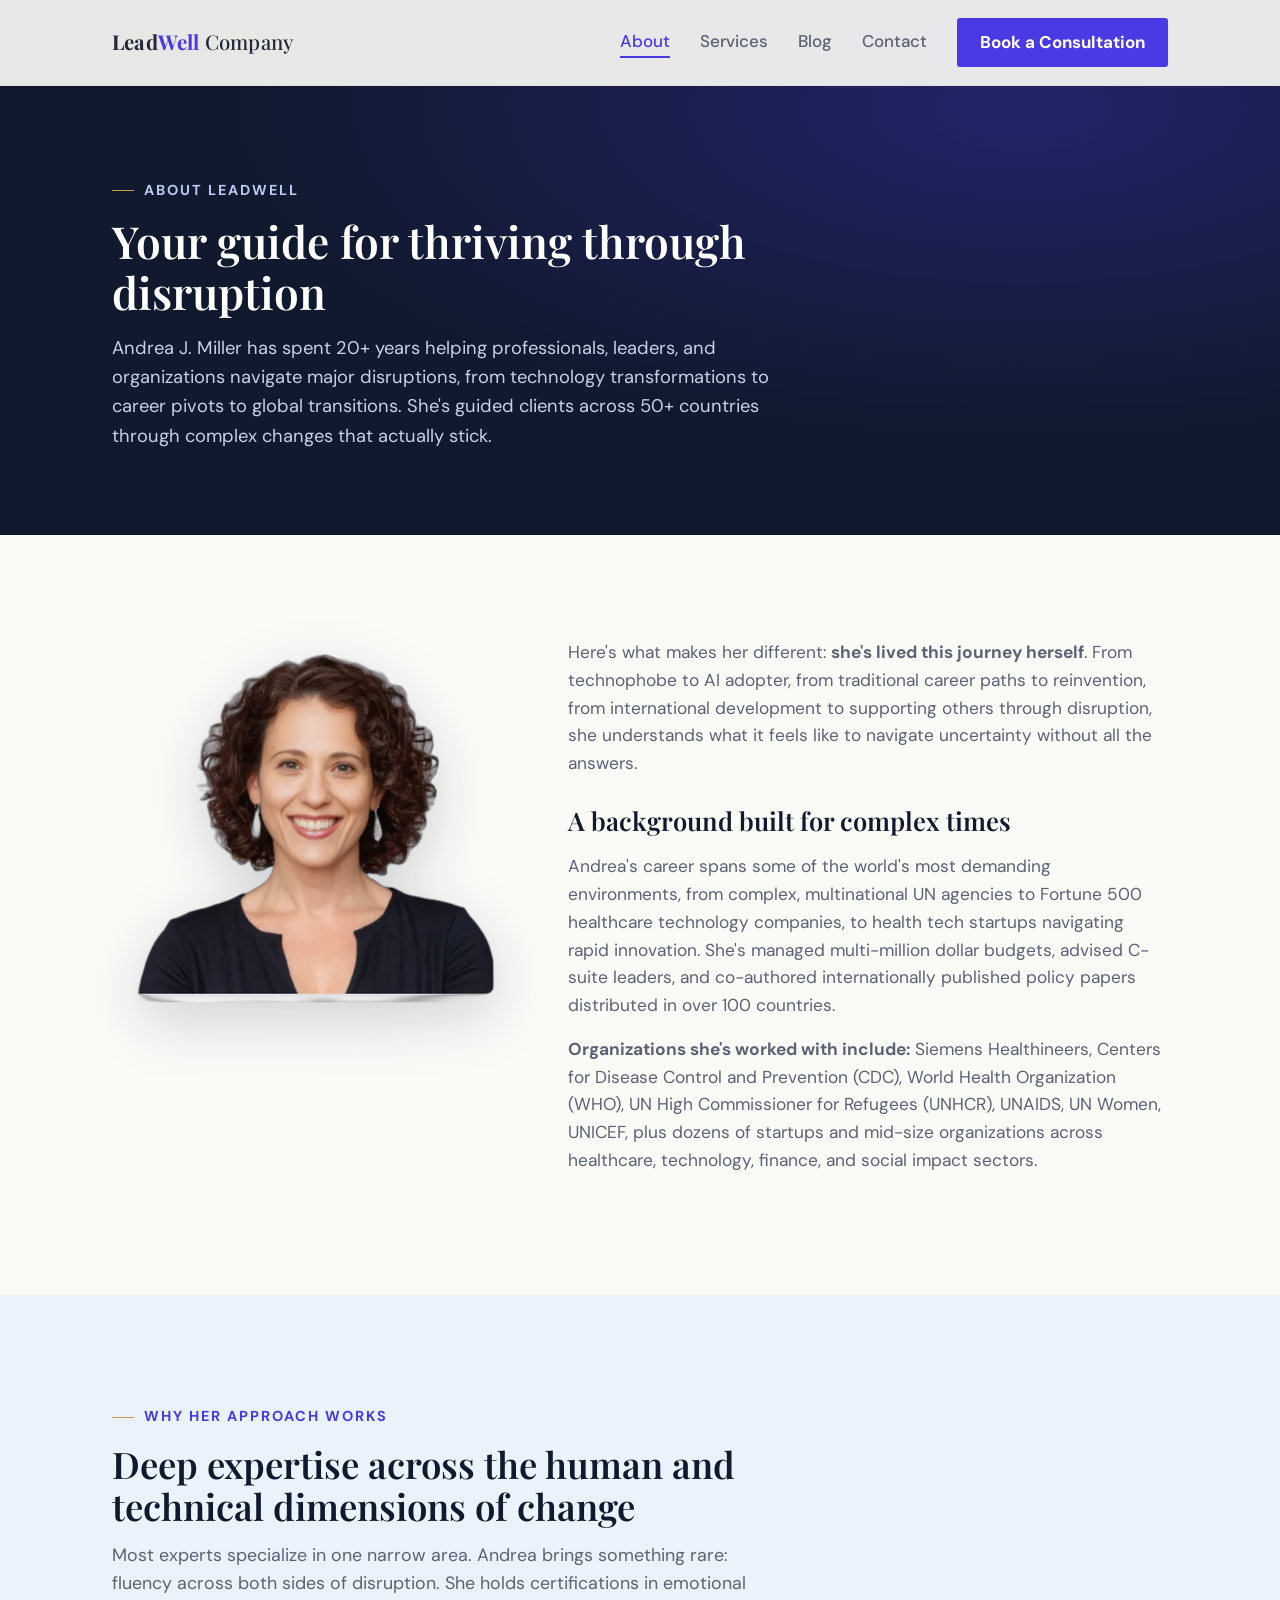
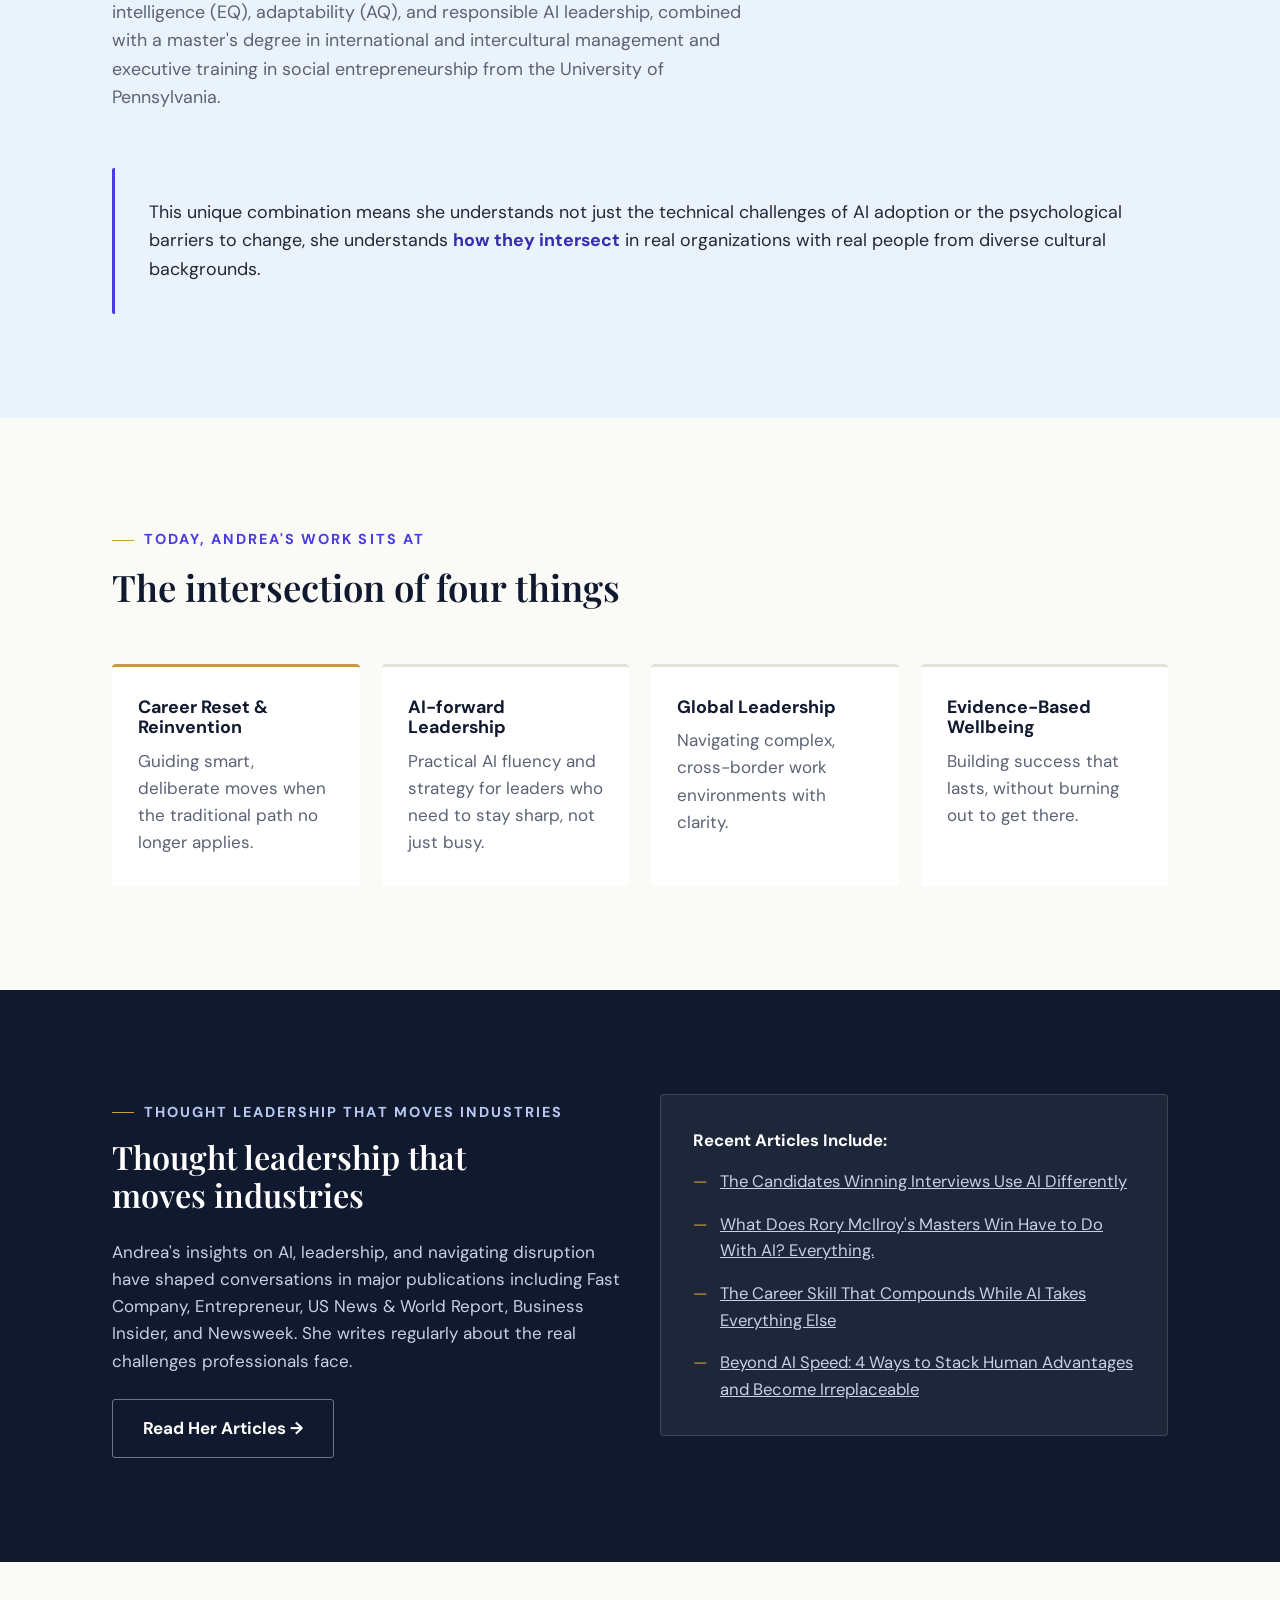
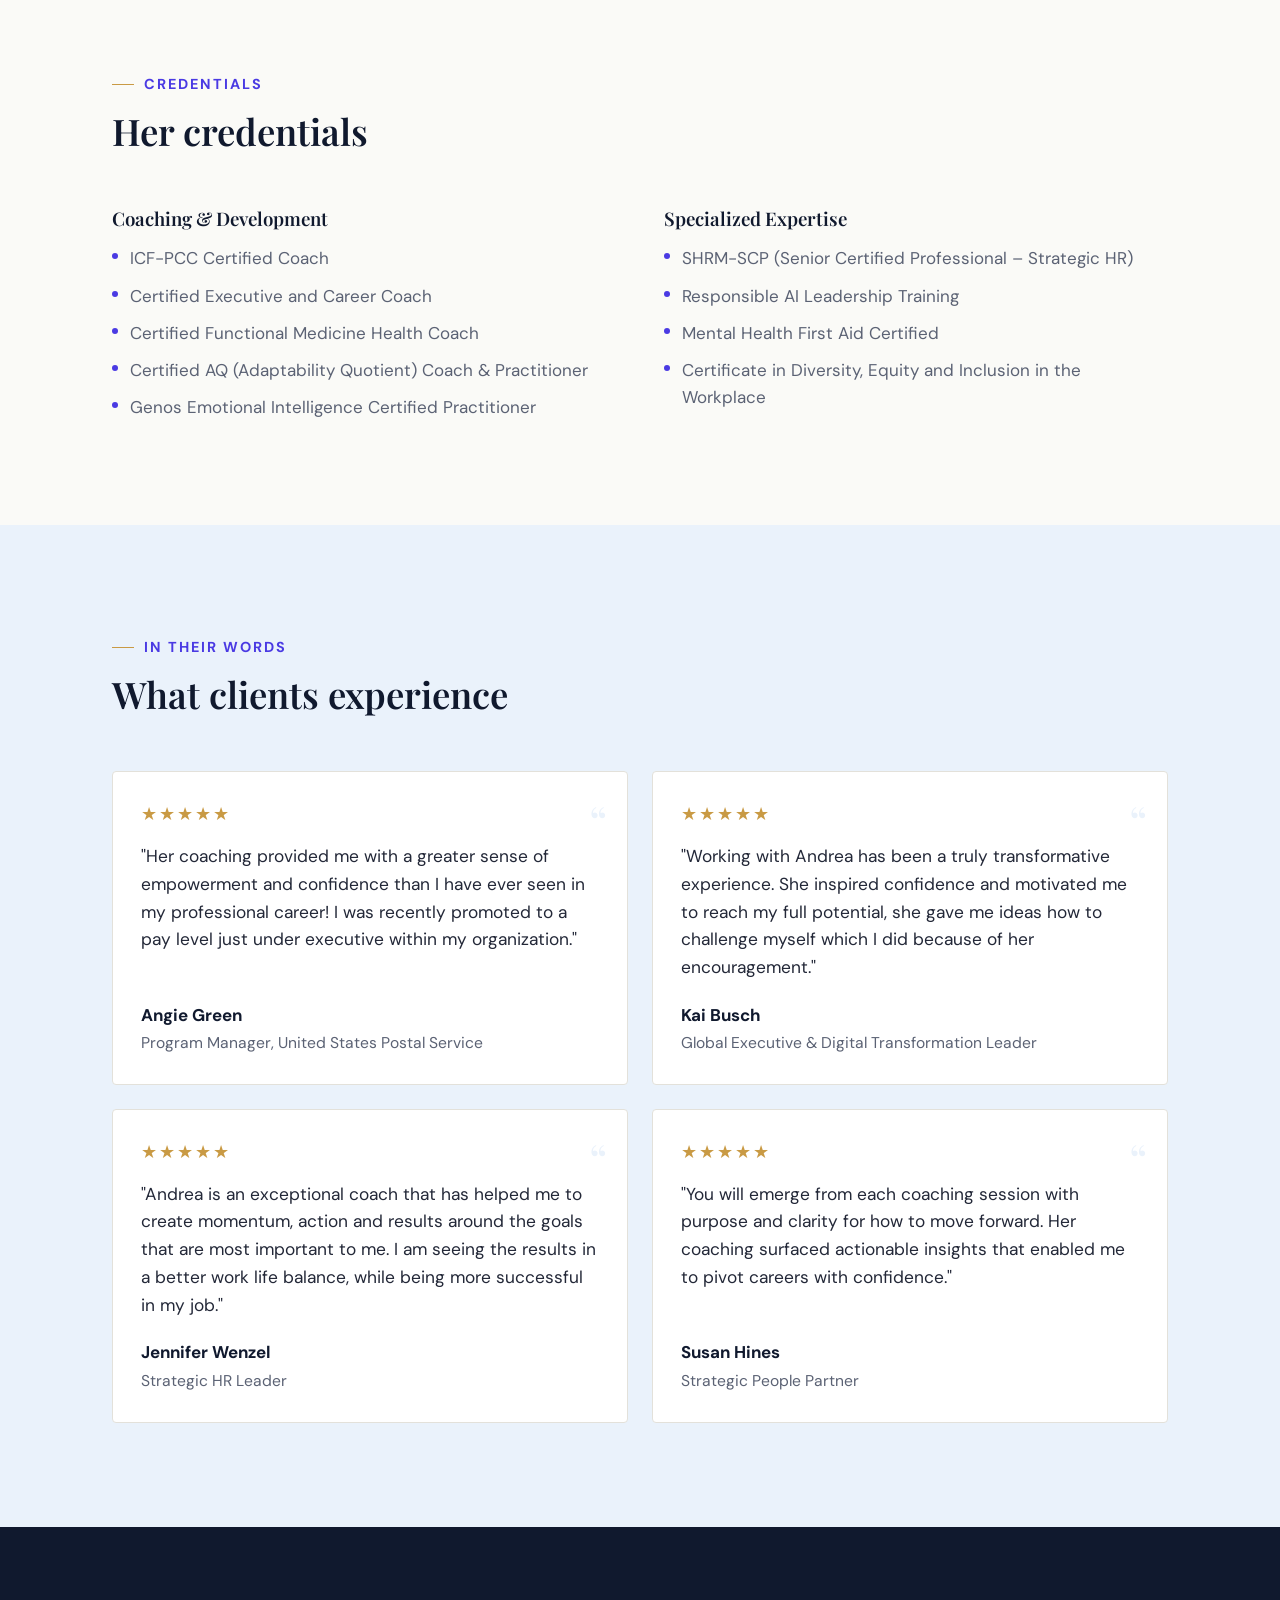
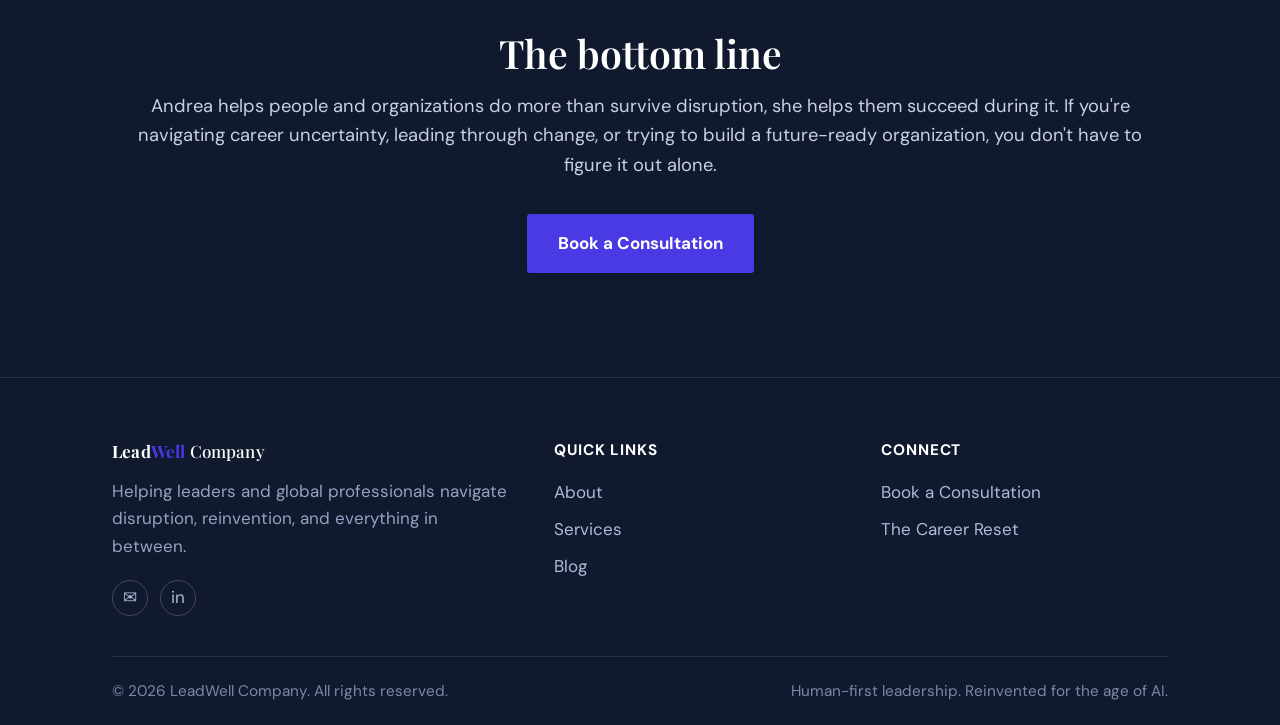
==== about.html @ b398b84b "Initial site" ====
<!DOCTYPE html>
<html lang="en">
<head>
<meta charset="UTF-8">
<meta name="viewport" content="width=device-width, initial-scale=1.0">
<title>About | LeadWell Company</title>
<meta name="description" content="Andrea J. Miller has spent 20+ years helping professionals, leaders, and organizations navigate major disruptions across 50+ countries.">
<link rel="preconnect" href="https://fonts.googleapis.com">
<link href="https://fonts.googleapis.com/css2?family=Playfair+Display:ital,wght@0,500;0,600;0,700;1,500&family=DM+Sans:wght@400;500;700&display=swap" rel="stylesheet">
<link rel="stylesheet" href="assets/style.css">
</head>
<body>
<header class="site-nav">
  <div class="nav-inner">
    <a href="index.html" class="wordmark"><span class="wm-lead">Lead</span><span class="wm-well">Well</span> <span class="wm-company">Company</span></a>
    <nav class="nav-links" id="navLinks">
      <a href="about.html" class="active">About</a>
      <a href="services.html">Services</a>
      <a href="blog.html">Blog</a>
      <a href="contact.html">Contact</a>
      <a href="contact.html" class="btn btn-primary" style="padding:10px 22px;">Book a Consultation</a>
    </nav>
    <button class="nav-toggle" id="navToggle" aria-label="Toggle menu">&#9776;</button>
  </div>
</header>

<main>
  <section class="page-header">
    <div class="wrap reveal">
      <span class="eyebrow">About LeadWell</span>
      <h1>Your guide for thriving through disruption</h1>
      <p>Andrea J. Miller has spent 20+ years helping professionals, leaders, and organizations navigate major disruptions, from technology transformations to career pivots to global transitions. She's guided clients across 50+ countries through complex changes that actually stick.</p>
    </div>
  </section>

  <section>
    <div class="wrap bio-grid">
      <div class="bio-photo reveal">
        <img src="assets/images/bio-headshot.png" alt="Andrea J. Miller">
      </div>
      <div class="bio reveal">
        <p>Here's what makes her different: <strong>she's lived this journey herself</strong>. From technophobe to AI adopter, from traditional career paths to reinvention, from international development to supporting others through disruption, she understands what it feels like to navigate uncertainty without all the answers.</p>
        <h2 style="font-size:1.5rem;margin-top:28px;">A background built for complex times</h2>
        <p>Andrea's career spans some of the world's most demanding environments, from complex, multinational UN agencies to Fortune 500 healthcare technology companies, to health tech startups navigating rapid innovation. She's managed multi-million dollar budgets, advised C-suite leaders, and co-authored internationally published policy papers distributed in over 100 countries.</p>
        <p><strong>Organizations she's worked with include:</strong> Siemens Healthineers, Centers for Disease Control and Prevention (CDC), World Health Organization (WHO), UN High Commissioner for Refugees (UNHCR), UNAIDS, UN Women, UNICEF, plus dozens of startups and mid-size organizations across healthcare, technology, finance, and social impact sectors.</p>
      </div>
    </div>
  </section>

  <section class="pillars">
    <div class="wrap">
      <div class="section-head reveal">
        <span class="eyebrow">Why Her Approach Works</span>
        <h2>Deep expertise across the human and technical dimensions of change</h2>
        <p>Most experts specialize in one narrow area. Andrea brings something rare: fluency across both sides of disruption. She holds certifications in emotional intelligence (EQ), adaptability (AQ), and responsible AI leadership, combined with a master's degree in international and intercultural management and executive training in social entrepreneurship from the University of Pennsylvania.</p>
      </div>
      <div class="truth-box reveal">
        <p>This unique combination means she understands not just the technical challenges of AI adoption or the psychological barriers to change, she understands <strong>how they intersect</strong> in real organizations with real people from diverse cultural backgrounds.</p>
      </div>
    </div>
  </section>

  <section>
    <div class="wrap">
      <div class="section-head reveal">
        <span class="eyebrow">Today, Andrea's Work Sits At</span>
        <h2>The intersection of four things</h2>
      </div>
      <div class="pillars-grid stagger">
        <div class="pillar-card lead reveal"><h3>Career Reset &amp; Reinvention</h3><p>Guiding smart, deliberate moves when the traditional path no longer applies.</p></div>
        <div class="pillar-card reveal"><h3>AI-forward Leadership</h3><p>Practical AI fluency and strategy for leaders who need to stay sharp, not just busy.</p></div>
        <div class="pillar-card reveal"><h3>Global Leadership</h3><p>Navigating complex, cross-border work environments with clarity.</p></div>
        <div class="pillar-card reveal"><h3>Evidence-Based Wellbeing</h3><p>Building success that lasts, without burning out to get there.</p></div>
      </div>
    </div>
  </section>

  <section class="stakes">
    <div class="wrap stakes-grid">
      <div class="reveal">
        <span class="eyebrow" style="color:#B9C9F2;">Thought Leadership That Moves Industries</span>
        <h2>Thought leadership that moves industries</h2>
        <p style="color:#C8D0E4;margin-bottom:24px;max-width:none;">Andrea's insights on AI, leadership, and navigating disruption have shaped conversations in major publications including Fast Company, Entrepreneur, US News &amp; World Report, Business Insider, and Newsweek. She writes regularly about the real challenges professionals face.</p>
        <a href="blog.html" class="btn btn-outline-light">Read Her Articles &rarr;</a>
      </div>
      <div class="benefits-card reveal">
        <p>Recent Articles Include:</p>
        <ul class="stakes-list">
          <li><a href="post-ai-interviews-differently.html" style="color:inherit;">The Candidates Winning Interviews Use AI Differently</a></li>
          <li><a href="post-rory-mcilroy-masters.html" style="color:inherit;">What Does Rory McIlroy's Masters Win Have to Do With AI? Everything.</a></li>
          <li><a href="post-career-skill-compounds.html" style="color:inherit;">The Career Skill That Compounds While AI Takes Everything Else</a></li>
          <li><a href="post-stack-human-advantages.html" style="color:inherit;">Beyond AI Speed: 4 Ways to Stack Human Advantages and Become Irreplaceable</a></li>
        </ul>
      </div>
    </div>
  </section>

  <section>
    <div class="wrap">
      <div class="section-head reveal">
        <span class="eyebrow">Credentials</span>
        <h2>Her credentials</h2>
      </div>
      <div class="cred-columns">
        <div class="cred-block reveal">
          <h3>Coaching &amp; Development</h3>
          <ul>
            <li>ICF-PCC Certified Coach</li>
            <li>Certified Executive and Career Coach</li>
            <li>Certified Functional Medicine Health Coach</li>
            <li>Certified AQ (Adaptability Quotient) Coach &amp; Practitioner</li>
            <li>Genos Emotional Intelligence Certified Practitioner</li>
          </ul>
        </div>
        <div class="cred-block reveal">
          <h3>Specialized Expertise</h3>
          <ul>
            <li>SHRM-SCP (Senior Certified Professional &ndash; Strategic HR)</li>
            <li>Responsible AI Leadership Training</li>
            <li>Mental Health First Aid Certified</li>
            <li>Certificate in Diversity, Equity and Inclusion in the Workplace</li>
          </ul>
        </div>
      </div>
    </div>
  </section>

  <section class="pillars">
    <div class="wrap">
      <div class="section-head reveal">
        <span class="eyebrow">In Their Words</span>
        <h2>What clients experience</h2>
      </div>
      <div class="testi-grid testi-grid-2 stagger">
        <div class="testi-card reveal">
          <div class="stars">&#9733;&#9733;&#9733;&#9733;&#9733;</div>
          <p class="quote">"Her coaching provided me with a greater sense of empowerment and confidence than I have ever seen in my professional career! I was recently promoted to a pay level just under executive within my organization."</p>
          <div class="testi-who"><strong>Angie Green</strong><span>Program Manager, United States Postal Service</span></div>
        </div>
        <div class="testi-card reveal">
          <div class="stars">&#9733;&#9733;&#9733;&#9733;&#9733;</div>
          <p class="quote">"Working with Andrea has been a truly transformative experience. She inspired confidence and motivated me to reach my full potential, she gave me ideas how to challenge myself which I did because of her encouragement."</p>
          <div class="testi-who"><strong>Kai Busch</strong><span>Global Executive &amp; Digital Transformation Leader</span></div>
        </div>
        <div class="testi-card reveal">
          <div class="stars">&#9733;&#9733;&#9733;&#9733;&#9733;</div>
          <p class="quote">"Andrea is an exceptional coach that has helped me to create momentum, action and results around the goals that are most important to me. I am seeing the results in a better work life balance, while being more successful in my job."</p>
          <div class="testi-who"><strong>Jennifer Wenzel</strong><span>Strategic HR Leader</span></div>
        </div>
        <div class="testi-card reveal">
          <div class="stars">&#9733;&#9733;&#9733;&#9733;&#9733;</div>
          <p class="quote">"You will emerge from each coaching session with purpose and clarity for how to move forward. Her coaching surfaced actionable insights that enabled me to pivot careers with confidence."</p>
          <div class="testi-who"><strong>Susan Hines</strong><span>Strategic People Partner</span></div>
        </div>
      </div>
    </div>
  </section>

  <section class="final-cta">
    <div class="wrap reveal">
      <h2>The bottom line</h2>
      <p>Andrea helps people and organizations do more than survive disruption, she helps them succeed during it. If you're navigating career uncertainty, leading through change, or trying to build a future-ready organization, you don't have to figure it out alone.</p>
      <a href="contact.html" class="btn btn-primary">Book a Consultation</a>
    </div>
  </section>
</main>
<footer>
  <div class="wrap">
    <div class="footer-grid">
      <div>
        <a href="index.html" class="wordmark"><span class="wm-lead">Lead</span><span class="wm-well">Well</span> <span class="wm-company">Company</span></a>
        <p>Helping leaders and global professionals navigate disruption, reinvention, and everything in between.</p>
        <div class="footer-icons" style="margin-top:20px;">
          <a href="mailto:andrea@leadwellcompany.com" aria-label="Email">&#9993;</a>
          <a href="https://www.linkedin.com/in/andreajmiller" aria-label="LinkedIn" target="_blank" rel="noopener">in</a>
        </div>
      </div>
      <div>
        <h4>Quick Links</h4>
        <ul>
          <li><a href="about.html">About</a></li>
          <li><a href="services.html">Services</a></li>
          <li><a href="blog.html">Blog</a></li>
        </ul>
      </div>
      <div>
        <h4>Connect</h4>
        <ul>
          <li><a href="contact.html">Book a Consultation</a></li>
          <li><a href="https://careerreset.substack.com/" target="_blank" rel="noopener">The Career Reset</a></li>
        </ul>
      </div>
    </div>
    <div class="footer-bottom">
      <span>&copy; 2026 LeadWell Company. All rights reserved.</span>
      <span>Human-first leadership. Reinvented for the age of AI.</span>
    </div>
  </div>
</footer>

<script src="assets/script.js" defer></script>
</body>
</html>
---- assets/style.css ----
:root{
  font-size:17px;
    --navy:#10192E;
    --navy-soft:#1B2740;
    --indigo:#4A3AE3;
    --indigo-deep:#372CB0;
    --icy:#EAF2FB;
    --paper:#FAFAF7;
    --ink:#232838;
    --ink-muted:#5B6274;
    --gold:#C99A44;
    --line:#E3E1DA;
    --white:#FFFFFF;
    --font-display:'Playfair Display', serif;
    --font-body:'DM Sans', sans-serif;
    --maxw:1120px;
  }
  *{margin:0;padding:0;box-sizing:border-box;}
  html{scroll-behavior:smooth;}
  body{font-family:var(--font-body);background:var(--paper);color:var(--ink);line-height:1.6;font-size:1rem;}
  img{max-width:100%;display:block;}
  a{color:inherit;}
  .wrap{max-width:var(--maxw);margin:0 auto;padding:0 32px;}
  section{padding:104px 0;}
  h1,h2,h3{font-family:var(--font-display);font-weight:600;line-height:1.15;color:var(--navy);}
  .eyebrow{font-family:var(--font-body);font-weight:700;font-size:0.85rem;letter-spacing:0.14em;text-transform:uppercase;color:var(--indigo);margin-bottom:14px;display:inline-flex;align-items:center;gap:10px;}
  .eyebrow::before{content:"";width:22px;height:1px;background:var(--gold);display:inline-block;}
  .section-head{max-width:640px;margin-bottom:56px;}
  .section-head h2{font-size:2.15rem;margin-bottom:14px;}
  .section-head p{color:var(--ink-muted);font-size:1.05rem;}
  .btn{display:inline-flex;align-items:center;gap:8px;font-family:var(--font-body);font-weight:700;font-size:1rem;padding:15px 30px;border-radius:3px;text-decoration:none;cursor:pointer;border:1.5px solid transparent;transition:transform .18s cubic-bezier(.2,.8,.2,1), background .18s ease, color .18s ease, border-color .18s ease, box-shadow .25s ease;will-change:transform;}
  .btn:hover{box-shadow:0 10px 26px -8px rgba(74,58,227,0.55);}
  .btn-outline-light:hover{box-shadow:0 10px 26px -10px rgba(0,0,0,0.35);}
  .btn-primary{background:var(--indigo);color:var(--white);}
  .btn-primary:hover{background:var(--indigo-deep);}
  .btn-outline-light{border-color:rgba(255,255,255,0.4);color:var(--white);}
  .btn-outline-light:hover{border-color:var(--white);background:rgba(255,255,255,0.08);}
  .btn-outline-dark{border-color:rgba(16,25,46,0.25);color:var(--navy);}
  .btn-outline-dark:hover{border-color:var(--navy);background:rgba(16,25,46,0.05);}
  :focus-visible{outline:2px solid var(--gold);outline-offset:3px;}

  /* NAV */
  header.site-nav{position:fixed;top:0;left:0;right:0;z-index:1000;background:rgba(250,250,247,0.92);backdrop-filter:blur(10px);border-bottom:1px solid var(--line);transition:box-shadow .3s ease, padding .3s ease;}
  header.site-nav.scrolled{box-shadow:0 6px 30px rgba(16,25,46,0.09);}
  header.site-nav.scrolled .nav-inner{padding-top:12px;padding-bottom:12px;}
  .nav-inner{max-width:var(--maxw);margin:0 auto;padding:18px 32px;display:flex;align-items:center;justify-content:space-between;transition:padding .3s ease;}
  .wordmark{font-family:var(--font-display);font-weight:700;font-size:1.2rem;color:var(--navy);text-decoration:none;letter-spacing:0.01em;}
  .nav-links{display:flex;align-items:center;gap:30px;}
  .nav-links a:not(.btn){font-size:1rem;font-weight:500;color:var(--ink-muted);text-decoration:none;position:relative;padding-bottom:3px;}
  .nav-links a:not(.btn)::after{content:"";position:absolute;left:0;bottom:0;width:0;height:1.5px;background:var(--indigo);transition:width .25s ease;}
  .nav-links a:not(.btn):hover{color:var(--indigo);}
  .nav-links a:not(.btn):hover::after{width:100%;}
  .nav-toggle{display:none;background:none;border:0;font-size:1.4rem;cursor:pointer;color:var(--navy);}
  @media (max-width:860px){
    .nav-links{position:fixed;top:64px;left:0;right:0;background:var(--paper);flex-direction:column;align-items:flex-start;padding:22px 32px 30px;gap:18px;border-bottom:1px solid var(--line);transform:translateY(-130%);transition:transform .28s ease;}
    .nav-links.open{transform:translateY(0);}
    .nav-toggle{display:block;}
  }

  /* HERO */
  .hero{background:var(--navy);position:relative;overflow:hidden;padding:172px 0 0;}
  .hero::before{content:"";position:absolute;inset:0;background:radial-gradient(ellipse at 78% 18%, rgba(74,58,227,0.35), transparent 55%);pointer-events:none;}
  .hero-blob{position:absolute;border-radius:50%;filter:blur(70px);pointer-events:none;opacity:0.55;}
  .hero-blob-a{width:420px;height:420px;background:radial-gradient(circle, rgba(74,58,227,0.55), transparent 70%);top:-120px;right:-60px;animation:drift-a 16s ease-in-out infinite;}
  .hero-blob-b{width:320px;height:320px;background:radial-gradient(circle, rgba(201,154,68,0.35), transparent 70%);bottom:-80px;left:10%;animation:drift-b 20s ease-in-out infinite;}
  @keyframes drift-a{0%,100%{transform:translate(0,0) scale(1);}50%{transform:translate(-36px,26px) scale(1.12);}}
  @keyframes drift-b{0%,100%{transform:translate(0,0) scale(1);}50%{transform:translate(28px,-22px) scale(1.08);}}
  .hero-spotlight{position:absolute;inset:0;pointer-events:none;background:radial-gradient(340px circle at var(--mx,50%) var(--my,20%), rgba(74,58,227,0.28), transparent 72%);mix-blend-mode:screen;transition:background .05s linear;}
  .hero-grid{max-width:var(--maxw);margin:0 auto;padding:0 32px;display:grid;grid-template-columns:1.05fr 0.85fr;gap:40px;align-items:end;position:relative;}
  .hero-copy{padding-bottom:80px;}
  .hero .eyebrow{color:#B9C9F2;}
  .hero .eyebrow::before{background:var(--gold);}
  .hero h1{color:var(--white);font-size:3.15rem;max-width:9.5em;margin-bottom:22px;}
  .hero-sub{color:#C8D0E4;font-size:1.12rem;max-width:34em;margin-bottom:28px;}
  .hero-sub strong{color:var(--white);font-weight:600;}
  .waypoint{margin:28px 0 46px;}
  .waypoint svg{display:block;width:100%;max-width:520px;height:60px;overflow:visible;}
  .waypoint path{stroke:var(--gold);stroke-width:2;stroke-linejoin:miter;stroke-linecap:round;fill:none;stroke-dasharray:1;stroke-dashoffset:1;animation:draw 1.8s ease forwards .4s;}
  .waypoint circle{fill:var(--gold);opacity:0;animation:fadein .4s ease forwards;}
  .waypoint circle:nth-of-type(1){animation-delay:.4s;}
  .waypoint circle:nth-of-type(2){animation-delay:.93s;}
  .waypoint circle:nth-of-type(3){animation-delay:1.47s;}
  .waypoint circle:nth-of-type(4){animation-delay:2s;}
  @keyframes draw{to{stroke-dashoffset:0;}}
  @keyframes fadein{to{opacity:1;}}
  .hero-ctas{display:flex;gap:14px;flex-wrap:wrap;}
  .hero-photo{position:relative;z-index:1;}
  .hero-photo-frame{position:relative;}
  .hero-photo img{width:100%;height:auto;display:block;filter:drop-shadow(0 26px 32px rgba(0,0,0,0.4));}
  @media (max-width:880px){
    .hero-grid{grid-template-columns:1fr;}
    .hero-photo{max-width:320px;margin:0 auto;}
    .hero h1{font-size:2.3rem;}
    .hero-copy{padding-bottom:48px;}
  }

  /* TRUST BADGES MARQUEE */
  .trust{background:var(--icy);overflow:hidden;padding:28px 0;}
  .marquee-track{display:flex;width:max-content;gap:60px;align-items:center;animation:marquee 26s linear infinite;}
  .trust:hover .marquee-track{animation-play-state:paused;}
  @keyframes marquee{from{transform:translateX(0);}to{transform:translateX(-50%);}}
  .trust span{color:var(--ink-muted);font-size:0.92rem;font-weight:600;letter-spacing:0.04em;text-transform:uppercase;white-space:nowrap;display:inline-flex;align-items:center;gap:10px;}
  .trust span::before{content:"";width:5px;height:5px;border-radius:50%;background:var(--indigo);}
  .trust-logo{height:34px;width:auto;display:block;flex-shrink:0;}

  /* CHALLENGE */
  .challenge-grid{display:grid;grid-template-columns:repeat(4,1fr);gap:28px;}
  .pain-card{padding:18px;margin:-18px;border-radius:6px;transition:transform .3s ease, box-shadow .3s ease, background .3s ease;}
  .pain-card:hover{transform:translateY(-4px);box-shadow:0 18px 40px -22px rgba(16,25,46,0.35);background:var(--white);}
  .pain-mark{width:22px;height:2px;background:var(--gold);margin-bottom:16px;}
  .pain-card h3{font-size:1.05rem;margin-bottom:10px;color:var(--navy);}
  .pain-card p{color:var(--ink-muted);font-size:1rem;}
  .truth-box{margin-top:52px;background:var(--icy);border-left:3px solid var(--indigo);padding:30px 34px;border-radius:2px;}
  .truth-box p{font-size:1.05rem;color:var(--ink);}
  .truth-box strong{color:var(--indigo-deep);}
  @media (max-width:880px){.challenge-grid{grid-template-columns:1fr 1fr;}}
  @media (max-width:560px){.challenge-grid{grid-template-columns:1fr;}}

  /* WHAT HAPPENS */
  .stakes{background:var(--navy);color:var(--white);}
  .stakes-grid{display:grid;grid-template-columns:1fr 1fr;gap:40px;}
  .stakes h2{color:var(--white);font-size:1.9rem;margin-bottom:26px;max-width:11em;}
  .stakes-list{list-style:none;display:flex;flex-direction:column;gap:16px;}
  .stakes-list li{display:flex;gap:12px;color:#C8D0E4;font-size:0.98rem;}
  .stakes-list li::before{content:"—";color:var(--gold);flex-shrink:0;}
  .benefits-card{background:rgba(255,255,255,0.06);border:1px solid rgba(255,255,255,0.14);padding:32px;border-radius:4px;align-self:start;}
  .benefits-card p:first-child{font-weight:700;margin-bottom:14px;color:var(--white);}
  .benefits-card p{color:#C8D0E4;font-size:0.98rem;}
  @media (max-width:880px){.stakes-grid{grid-template-columns:1fr;}}

  /* BIO */
  .bio-grid{display:grid;grid-template-columns:0.8fr 1.2fr;gap:56px;align-items:start;}
  .bio-photo img{filter:drop-shadow(0 18px 28px rgba(16,25,46,0.18));}
  .bio h2{font-size:2rem;margin-bottom:18px;}
  .bio p{color:var(--ink-muted);margin-bottom:16px;font-size:1.02rem;}
  .cred-list{list-style:none;margin:26px 0 30px;display:flex;flex-direction:column;gap:12px;}
  .cred-list li{display:flex;gap:12px;font-size:0.95rem;color:var(--ink);}
  .cred-list li::before{content:"";width:16px;height:16px;border-radius:50%;background:var(--indigo);flex-shrink:0;margin-top:3px;}
  @media (max-width:880px){.bio-grid{grid-template-columns:1fr;}.bio-photo{max-width:280px;}}

  /* PILLARS */
  .pillars{background:var(--icy);}
  .pillars-grid{display:grid;grid-template-columns:repeat(4,1fr);gap:22px;}
  .pillar-card{background:var(--white);padding:30px 26px;border-radius:4px;border-top:3px solid var(--line);transition:transform .3s ease, box-shadow .3s ease, border-color .3s ease;}
  .pillar-card:hover{transform:translateY(-5px);box-shadow:0 20px 44px -24px rgba(16,25,46,0.3);border-top-color:var(--indigo);}
  .pillar-card.lead{border-top-color:var(--gold);}
  .pillar-card.lead:hover{border-top-color:var(--gold);}
  .pillar-card h3{font-size:1.05rem;margin-bottom:10px;font-family:var(--font-body);font-weight:700;color:var(--navy);}
  .pillar-card p{color:var(--ink-muted);font-size:1rem;}
  @media (max-width:880px){.pillars-grid{grid-template-columns:1fr 1fr;}}
  @media (max-width:560px){.pillars-grid{grid-template-columns:1fr;}}

  /* PATH */
  .path-list{display:flex;flex-direction:column;gap:0;position:relative;margin-left:6px;}
  .path-step{display:grid;grid-template-columns:44px 1fr;gap:24px;padding-bottom:52px;position:relative;}
  .path-step:last-child{padding-bottom:0;}
  .path-node{width:44px;height:44px;border-radius:50%;background:var(--navy);color:var(--gold);font-family:var(--font-display);font-weight:700;display:flex;align-items:center;justify-content:center;font-size:1.1rem;position:relative;z-index:1;}
  .path-step:not(:last-child)::before{content:"";position:absolute;left:21px;top:44px;bottom:0;width:1.5px;background:var(--line);}
  .path-step h3{font-size:1.2rem;margin-bottom:10px;}
  .path-step p{color:var(--ink-muted);margin-bottom:10px;}
  .path-note{font-style:italic;color:var(--indigo-deep);font-size:0.94rem;}

  /* SERVICES */
  .services{background:var(--icy);}
  .services-grid{display:grid;grid-template-columns:repeat(4,1fr);gap:22px;margin-bottom:44px;}
  .service-card{background:var(--white);padding:30px 26px;border-radius:4px;transition:transform .3s ease, box-shadow .3s ease;}
  .service-card:hover{transform:translateY(-5px);box-shadow:0 20px 44px -24px rgba(16,25,46,0.3);}
  .service-card h3{font-size:1.08rem;margin-bottom:10px;color:var(--navy);}
  .service-card p{color:var(--ink-muted);font-size:1rem;}
  .services-cta{text-align:center;}
  @media (max-width:880px){.services-grid{grid-template-columns:1fr 1fr;}}
  @media (max-width:560px){.services-grid{grid-template-columns:1fr;}}

  /* CAREER RESET BRIDGE */
  .bridge{background:var(--white);}
  .bridge-box{background:var(--navy);border-radius:6px;padding:56px;display:grid;grid-template-columns:1.3fr 0.7fr;gap:40px;align-items:center;}
  .bridge-box .eyebrow{color:#B9C9F2;}
  .bridge-box h2{color:var(--white);font-size:1.85rem;margin-bottom:16px;}
  .bridge-box p{color:#C8D0E4;font-size:1rem;}
  .bridge-cta{text-align:right;}
  @media (max-width:760px){.bridge-box{grid-template-columns:1fr;padding:40px 28px;}.bridge-cta{text-align:left;}}

  /* TESTIMONIALS */
  .testi-grid{display:grid;grid-template-columns:repeat(3,1fr);gap:24px;}
  .testi-card{background:var(--white);border:1px solid var(--line);padding:28px;border-radius:4px;display:flex;flex-direction:column;position:relative;transition:transform .3s ease, box-shadow .3s ease, border-color .3s ease;}
  .testi-card:hover{transform:translateY(-5px);box-shadow:0 20px 44px -24px rgba(16,25,46,0.3);border-color:transparent;}
  .testi-card::before{content:"\201C";position:absolute;top:14px;right:20px;font-family:var(--font-display);font-size:2.6rem;color:var(--icy);z-index:0;}
  .testi-card .quote{position:relative;z-index:1;}
  .stars{color:var(--gold);letter-spacing:2px;margin-bottom:14px;font-size:1.05rem;}
  .testi-card p.quote{color:var(--ink);font-size:1.02rem;margin-bottom:20px;flex-grow:1;}
  .testi-who strong{display:block;font-size:1rem;color:var(--navy);}
  .testi-who span{font-size:0.92rem;color:var(--ink-muted);}
  @media (max-width:880px){.testi-grid{grid-template-columns:1fr;}}

  /* FINAL CTA */
  .final-cta{background:var(--navy);text-align:center;}
  .final-cta h2{color:var(--white);font-size:2.3rem;margin-bottom:16px;}
  .final-cta p{color:#C8D0E4;font-size:1.08rem;margin-bottom:34px;}

  /* FOOTER */
  footer{background:var(--navy);border-top:1px solid rgba(255,255,255,0.1);padding-top:60px;}
  .footer-grid{display:grid;grid-template-columns:1.4fr 1fr 1fr;gap:40px;padding-bottom:40px;}
  .footer-grid .wordmark{color:var(--white);}
  .footer-grid p{color:#96A2C2;font-size:1rem;margin-top:12px;max-width:26em;}
  .footer-grid h4{color:var(--white);font-size:0.9rem;letter-spacing:0.06em;text-transform:uppercase;margin-bottom:16px;}
  .footer-grid ul{list-style:none;display:flex;flex-direction:column;gap:10px;}
  .footer-grid a{color:#AEBBDA;text-decoration:none;font-size:1rem;}
  .footer-grid a:hover{color:var(--white);}
  .footer-icons{display:flex;gap:12px;margin-top:4px;}
  .footer-icons a{width:36px;height:36px;border:1px solid rgba(255,255,255,0.2);border-radius:50%;display:flex;align-items:center;justify-content:center;}
  .footer-bottom{border-top:1px solid rgba(255,255,255,0.1);padding:22px 0;display:flex;justify-content:space-between;flex-wrap:wrap;gap:10px;color:#7C88A8;font-size:0.9rem;}
  @media (max-width:760px){.footer-grid{grid-template-columns:1fr;}}

  /* SCROLL REVEAL */
  .reveal{opacity:0;transform:translateY(18px);transition:opacity .6s ease, transform .6s ease;}
  .reveal.in{opacity:1;transform:translateY(0);}
  @media (prefers-reduced-motion: reduce){
    .reveal{opacity:1;transform:none;transition:none;}
    .waypoint path,.waypoint circle{animation:none;stroke-dashoffset:0;opacity:1;}
    .hero-blob-a,.hero-blob-b{animation:none;}
    .marquee-track{animation:none;}
    .hero-spotlight{display:none;}
  }

/* PAGE HEADER (interior pages) */
.page-header{background:var(--navy);position:relative;overflow:hidden;padding:172px 0 84px;}
.page-header::before{content:"";position:absolute;inset:0;background:radial-gradient(ellipse at 80% 20%, rgba(74,58,227,0.32), transparent 55%);pointer-events:none;}
.page-header .wrap{position:relative;}
.page-header .eyebrow{color:#B9C9F2;}
.page-header .eyebrow::before{background:var(--gold);}
.page-header h1{color:var(--white);font-size:2.6rem;max-width:15em;margin-bottom:16px;}
.page-header p{color:#C8D0E4;font-size:1.08rem;max-width:38em;}

/* JOURNEY (About page) */
.journey-item{display:grid;grid-template-columns:140px 1fr;gap:32px;padding:32px 0;border-bottom:1px solid var(--line);}
.journey-item:last-child{border-bottom:none;}
.journey-years{font-family:var(--font-display);color:var(--indigo);font-weight:600;font-size:1rem;padding-top:2px;}
.journey-item h3{font-size:1.15rem;margin-bottom:6px;}
.journey-role{color:var(--gold);font-weight:700;font-size:0.88rem;text-transform:uppercase;letter-spacing:0.05em;margin-bottom:10px;display:block;}
.journey-item p{color:var(--ink-muted);font-size:1.02rem;margin-bottom:8px;}
.journey-item ul{margin:10px 0 0;padding-left:18px;color:var(--ink-muted);font-size:1rem;}
.journey-item li{margin-bottom:6px;}
@media (max-width:700px){.journey-item{grid-template-columns:1fr;gap:8px;}}

/* CREDENTIAL COLUMNS (About page) */
.cred-columns{display:grid;grid-template-columns:1fr 1fr;gap:48px;}
.cred-block h3{font-size:1.1rem;margin-bottom:16px;}
.cred-block ul{list-style:none;display:flex;flex-direction:column;gap:10px;}
.cred-block li{font-size:1rem;color:var(--ink-muted);padding-left:18px;position:relative;}
.cred-block li::before{content:"";position:absolute;left:0;top:8px;width:6px;height:6px;border-radius:50%;background:var(--indigo);}
@media (max-width:700px){.cred-columns{grid-template-columns:1fr;}}

/* SERVICE DETAIL BLOCKS (Services page) */
.service-block{padding:44px 0;border-bottom:1px solid var(--line);display:grid;grid-template-columns:1fr 1.6fr;gap:40px;}
.service-block:last-child{border-bottom:none;}
.service-block h3{font-size:1.5rem;margin-bottom:8px;}
.service-tag{color:var(--gold);text-transform:uppercase;letter-spacing:0.06em;font-size:0.88rem;font-weight:700;}
.service-block p{color:var(--ink-muted);margin-bottom:14px;}
.service-block ul{color:var(--ink-muted);font-size:1rem;padding-left:18px;margin-bottom:14px;}
.service-block li{margin-bottom:6px;}
.framework-steps{display:flex;flex-wrap:wrap;gap:10px;margin-top:16px;}
.framework-step{background:var(--icy);color:var(--indigo-deep);font-size:0.9rem;font-weight:600;padding:8px 16px;border-radius:20px;}
@media (max-width:760px){.service-block{grid-template-columns:1fr;}}

/* CONTACT PAGE */
.contact-grid{display:grid;grid-template-columns:1fr 1fr;gap:56px;align-items:start;}
.contact-form{display:flex;flex-direction:column;gap:18px;}
.form-group{display:flex;flex-direction:column;gap:8px;}
.form-group label{font-size:0.95rem;font-weight:600;color:var(--navy);}
.form-group input,.form-group select,.form-group textarea{font-family:var(--font-body);font-size:1rem;padding:13px 16px;border:1.5px solid var(--line);border-radius:4px;background:var(--white);color:var(--ink);transition:border-color .2s ease;width:100%;}
.form-group input:focus,.form-group select:focus,.form-group textarea:focus{outline:none;border-color:var(--indigo);}
.form-group textarea{resize:vertical;min-height:120px;font-family:var(--font-body);}
.form-note{font-size:0.92rem;color:var(--ink-muted);}
.contact-info{background:var(--icy);padding:36px;border-radius:6px;}
.contact-info h3{font-size:1.1rem;margin-bottom:18px;}
.contact-info-item{display:flex;flex-direction:column;gap:4px;margin-bottom:22px;}
.contact-info-item:last-child{margin-bottom:0;}
.contact-info-item span:first-child{font-size:0.88rem;text-transform:uppercase;letter-spacing:0.05em;color:var(--ink-muted);font-weight:600;}
.contact-info-item a,.contact-info-item span.value{font-size:1rem;color:var(--navy);text-decoration:none;}
.contact-info-item a:hover{color:var(--indigo);}
@media (max-width:800px){.contact-grid{grid-template-columns:1fr;}}

/* BLOG PAGE */
.blog-grid{display:grid;grid-template-columns:repeat(3,1fr);gap:28px;}
.blog-card{background:var(--white);border:1px solid var(--line);border-radius:4px;overflow:hidden;display:flex;flex-direction:column;transition:transform .3s ease, box-shadow .3s ease;}
.blog-card:hover{transform:translateY(-5px);box-shadow:0 20px 44px -24px rgba(16,25,46,0.3);}
.blog-card-tag{display:inline-block;background:var(--icy);color:var(--indigo-deep);font-size:0.85rem;font-weight:700;text-transform:uppercase;letter-spacing:0.04em;padding:5px 12px;border-radius:20px;margin:20px 20px 0;align-self:flex-start;}
.blog-card h3{font-size:1.1rem;padding:14px 20px 0;line-height:1.3;}
.blog-card p{color:var(--ink-muted);font-size:1rem;padding:10px 20px 20px;flex-grow:1;}
.blog-card a.read-more{padding:0 20px 22px;font-size:0.98rem;font-weight:700;color:var(--indigo);text-decoration:none;display:block;}
.blog-cta-box{background:var(--navy);border-radius:6px;padding:48px;text-align:center;margin-top:60px;}
.blog-cta-box h3{color:var(--white);font-size:1.5rem;margin-bottom:12px;}
.blog-cta-box p{color:#C8D0E4;margin-bottom:24px;}
@media (max-width:880px){.blog-grid{grid-template-columns:1fr 1fr;}}
@media (max-width:560px){.blog-grid{grid-template-columns:1fr;}}

/* NAV ACTIVE STATE */
.nav-links a.active:not(.btn){color:var(--indigo);}
.nav-links a.active:not(.btn)::after{width:100%;}

/* 2-up testimonial grid variant (About page) */
.testi-grid-2{grid-template-columns:1fr 1fr;}
@media (max-width:700px){.testi-grid-2{grid-template-columns:1fr;}}

/* BLOG CARD VISUAL (abstract, on-brand header instead of stock photos) */
.blog-card-visual{height:150px;position:relative;overflow:hidden;background:linear-gradient(135deg, var(--navy), var(--indigo-deep));}
.blog-card-visual::before{content:"";position:absolute;inset:0;background:radial-gradient(circle at 30% 30%, rgba(255,255,255,0.14), transparent 60%);}
.blog-card-visual::after{content:"";position:absolute;width:10px;height:10px;border-radius:50%;background:var(--gold);bottom:18px;right:22px;box-shadow:-22px -6px 0 0 rgba(255,255,255,0.5), -44px 4px 0 0 rgba(255,255,255,0.25);}
.blog-card:nth-child(2n) .blog-card-visual{background:linear-gradient(135deg, var(--indigo), var(--navy-soft));}
.blog-card:nth-child(3n) .blog-card-visual{background:linear-gradient(135deg, var(--navy-soft), var(--indigo-deep));}
.blog-card-meta{padding:16px 20px 0;font-size:0.88rem;color:var(--ink-muted);display:flex;align-items:center;gap:6px;}

/* SERVICE ROWS (real alternating photo/text layout) */
.service-row{display:grid;grid-template-columns:1fr 1fr;gap:48px;align-items:center;padding:56px 0;border-bottom:1px solid var(--line);}
.service-row:last-child{border-bottom:none;}
.service-row.reverse .service-photo{order:2;}
.service-row img{border-radius:6px;width:100%;height:auto;display:block;}
.service-copy .service-tag{color:var(--indigo);font-weight:600;font-size:1.02rem;display:block;margin-bottom:8px;}
.service-copy h3{font-size:1.7rem;margin-bottom:12px;}
.service-copy > p{color:var(--ink-muted);margin-bottom:18px;}
.service-copy ul{list-style:none;display:flex;flex-direction:column;gap:10px;margin:0 0 26px;}
.service-copy li{display:flex;gap:10px;color:var(--ink-muted);font-size:1.02rem;}
.service-copy li::before{content:"";width:6px;height:6px;border-radius:50%;background:var(--gold);flex-shrink:0;margin-top:8px;}
@media (max-width:800px){
  .service-row{grid-template-columns:1fr;padding:36px 0;}
  .service-row.reverse .service-photo{order:0;}
}

/* CONTACT PAGE (real layout: photo + talk panel) */
.contact-hero-grid{display:grid;grid-template-columns:1fr 1fr;gap:48px;align-items:start;}
.contact-photo img{border-radius:6px;filter:drop-shadow(0 20px 30px rgba(16,25,46,0.2));}
.talk-panel{background:var(--navy);border-radius:6px;padding:44px;position:relative;overflow:hidden;}
.talk-panel::before{content:"";position:absolute;inset:0;background:radial-gradient(ellipse at 85% 10%, rgba(74,58,227,0.3), transparent 55%);pointer-events:none;}
.talk-panel > *{position:relative;}
.talk-panel h1{color:var(--white);font-size:2.2rem;margin-bottom:8px;}
.talk-panel .subhead{color:#C8D0E4;font-style:italic;font-size:1.05rem;margin-bottom:24px;}
.talk-checklist{list-style:none;display:flex;flex-direction:column;gap:12px;margin-bottom:26px;}
.talk-checklist li{display:flex;gap:10px;color:#C8D0E4;font-style:italic;font-size:1.05rem;}
.talk-checklist li::before{content:"\2713";color:var(--gold);font-weight:700;flex-shrink:0;}
.talk-panel .talk-note{color:var(--white);font-weight:600;font-size:1.08rem;margin-bottom:28px;line-height:1.5;}
.talk-panel .form-group label{color:#C8D0E4;}
.talk-panel .form-group input,.talk-panel .form-group textarea{background:rgba(255,255,255,0.08);border-color:rgba(255,255,255,0.2);color:var(--white);}
.talk-panel .form-group input::placeholder,.talk-panel .form-group textarea::placeholder{color:#8A93AC;}
.talk-panel .form-group input:focus,.talk-panel .form-group textarea:focus{border-color:var(--gold);}
.talk-panel .form-note{color:#AEBBDA;text-align:center;margin-top:14px;}
.talk-panel .form-note a{color:var(--gold);}
@media (max-width:800px){.contact-hero-grid{grid-template-columns:1fr;}.talk-panel{padding:32px 24px;}}

/* TWO-TONE WORDMARK */
.wordmark .wm-lead{color:var(--ink);}
.wordmark .wm-well{color:var(--indigo);}
.wordmark .wm-company{color:var(--ink);font-weight:500;}
.footer-grid .wordmark .wm-lead{color:var(--white);}
.footer-grid .wordmark .wm-well{color:var(--indigo);}
.footer-grid .wordmark .wm-company{color:var(--white);font-weight:500;}

/* ARTICLE / BLOG POST PAGES */
.article-header{background:var(--navy);position:relative;overflow:hidden;padding:172px 0 70px;}
.article-header::before{content:"";position:absolute;inset:0;background:radial-gradient(ellipse at 80% 15%, rgba(74,58,227,0.32), transparent 55%);pointer-events:none;}
.article-header .wrap{position:relative;max-width:760px;}
.article-header .eyebrow{color:#B9C9F2;}
.article-header .eyebrow::before{background:var(--gold);}
.article-header h1{color:var(--white);font-size:2.3rem;line-height:1.25;margin-bottom:20px;}
.article-meta{color:#AEBBDA;font-size:0.92rem;}
.article-body{max-width:720px;margin:0 auto;padding:64px 32px 20px;}
.article-body p{margin-bottom:24px;font-size:1.1rem;line-height:1.8;color:var(--ink);}
.article-body h2,.article-body h3{font-family:var(--font-display);color:var(--navy);margin:46px 0 18px;font-size:1.45rem;line-height:1.35;}
.article-body ul,.article-body ol{margin:0 0 24px 22px;color:var(--ink);}
.article-body li{margin-bottom:12px;line-height:1.75;font-size:1.08rem;}
.article-body strong{color:var(--navy);}
.article-body blockquote{border-left:3px solid var(--indigo);padding:6px 26px;margin:36px 0;font-style:italic;color:var(--ink-muted);font-size:1.2rem;line-height:1.6;}
.article-signoff{margin-top:10px;padding-top:34px;border-top:1px solid var(--line);color:var(--ink-muted);font-style:italic;font-size:1.05rem;}
.article-cta{max-width:720px;margin:20px auto 0;padding:0 32px 80px;}
.article-cta-box{background:var(--navy);border-radius:6px;padding:44px;text-align:center;}
.article-cta-box h3{color:var(--white);font-size:1.4rem;margin-bottom:12px;font-family:var(--font-display);}
.article-cta-box p{color:#C8D0E4;margin-bottom:24px;font-size:1rem;}
@media (max-width:600px){.article-header h1{font-size:1.7rem;}.article-body{padding:44px 22px 10px;}.article-cta{padding:0 22px 60px;}}
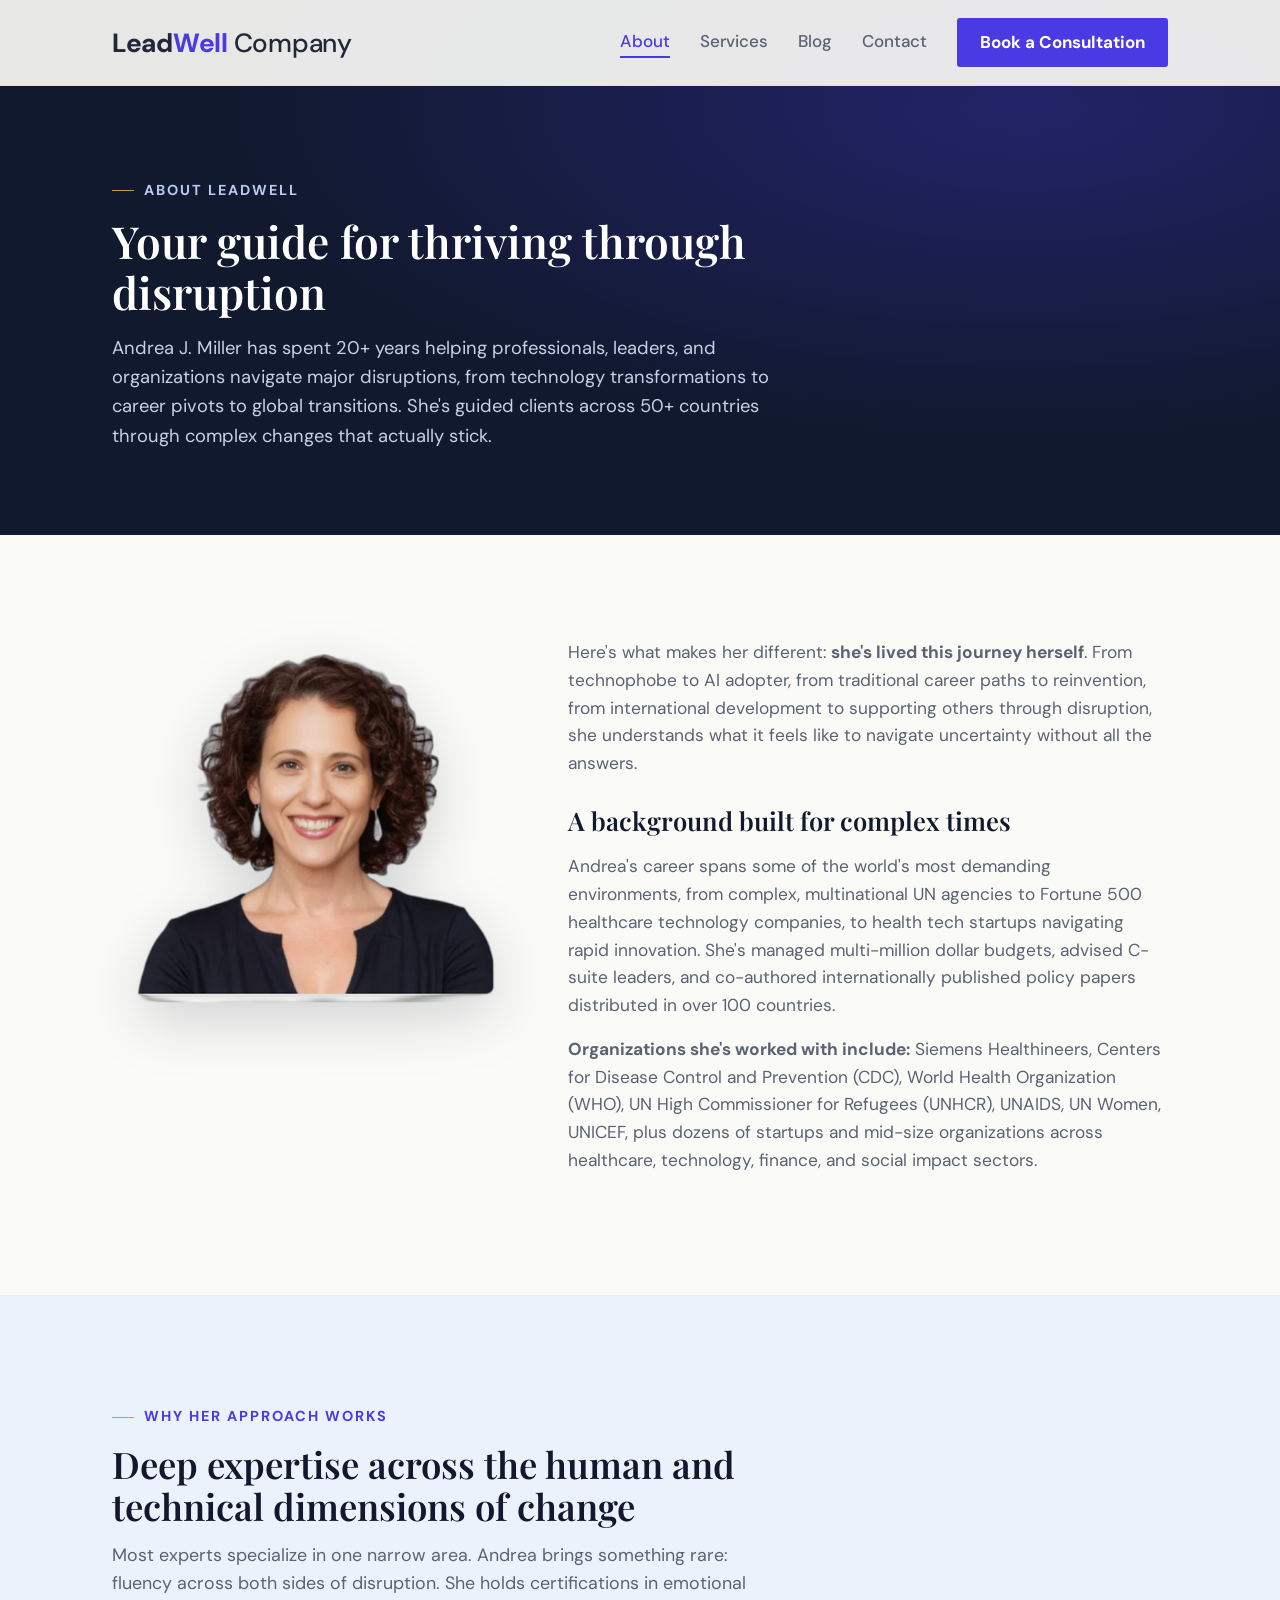
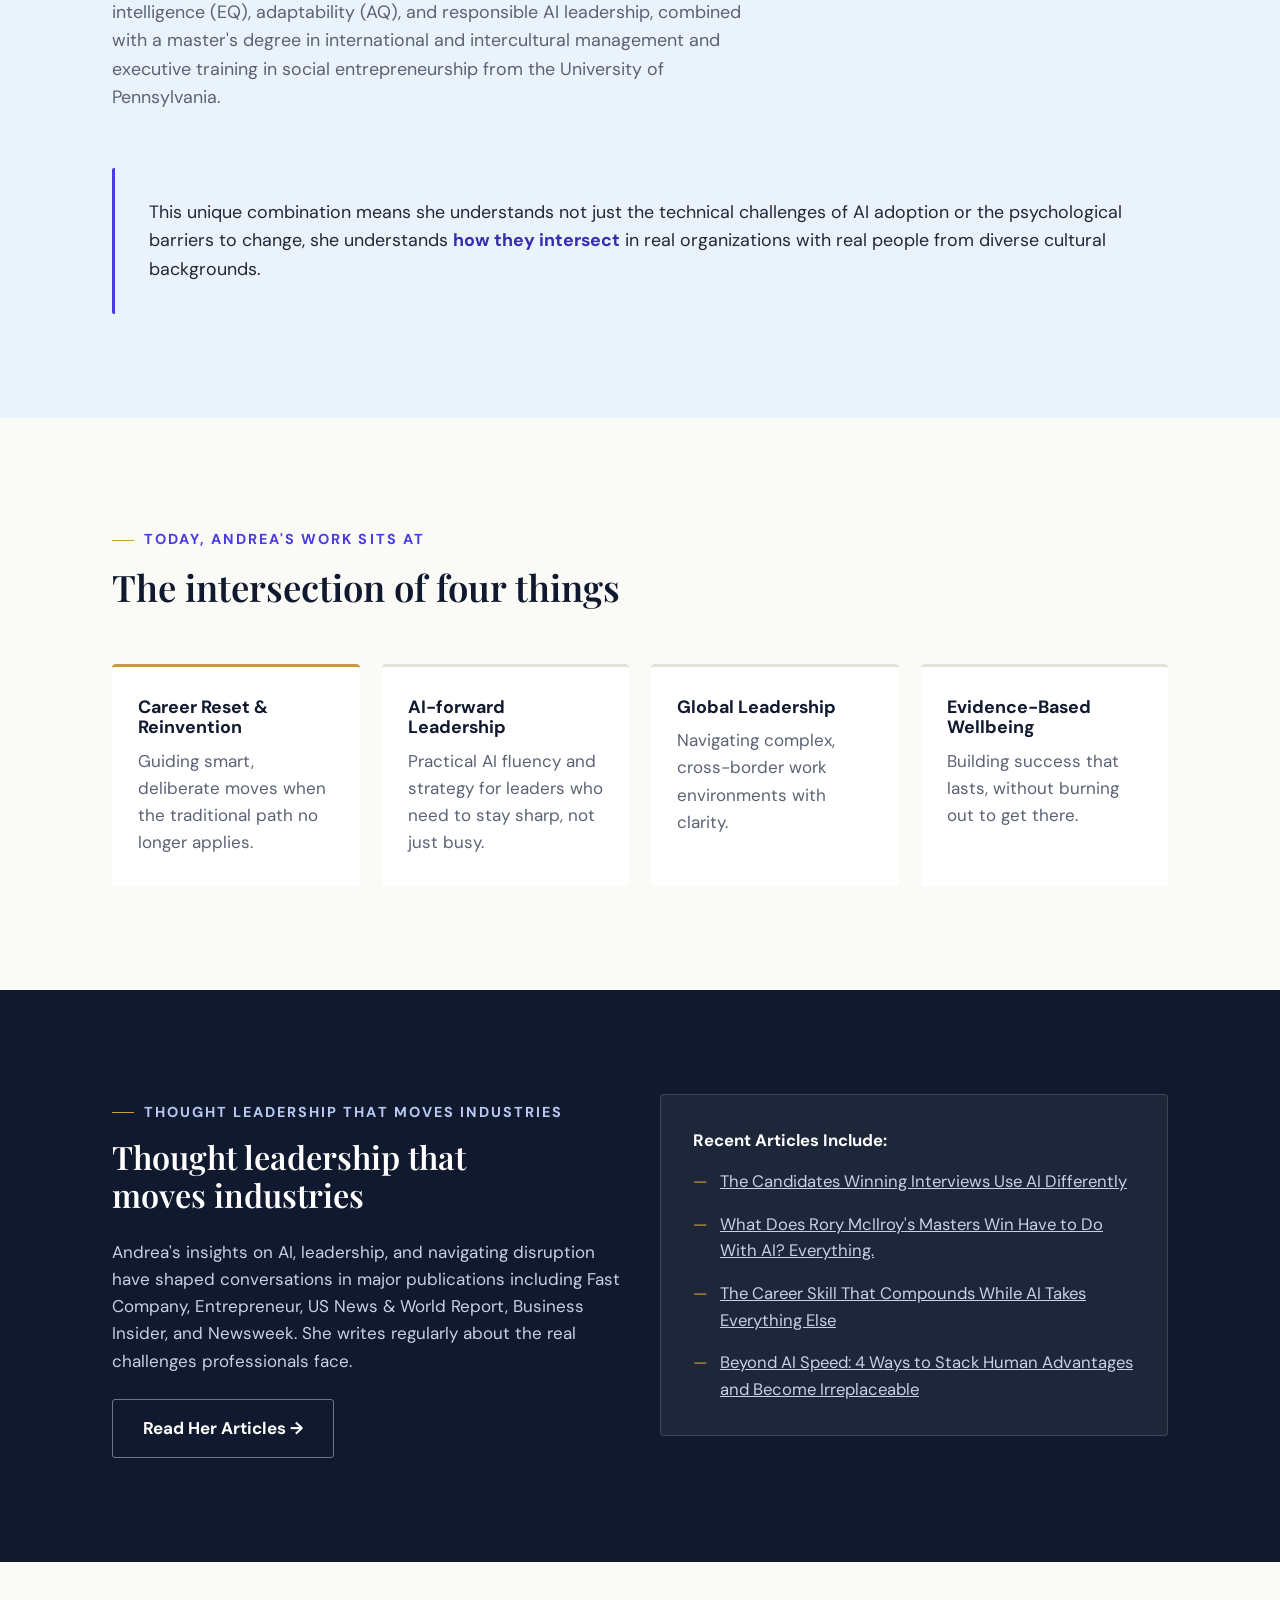
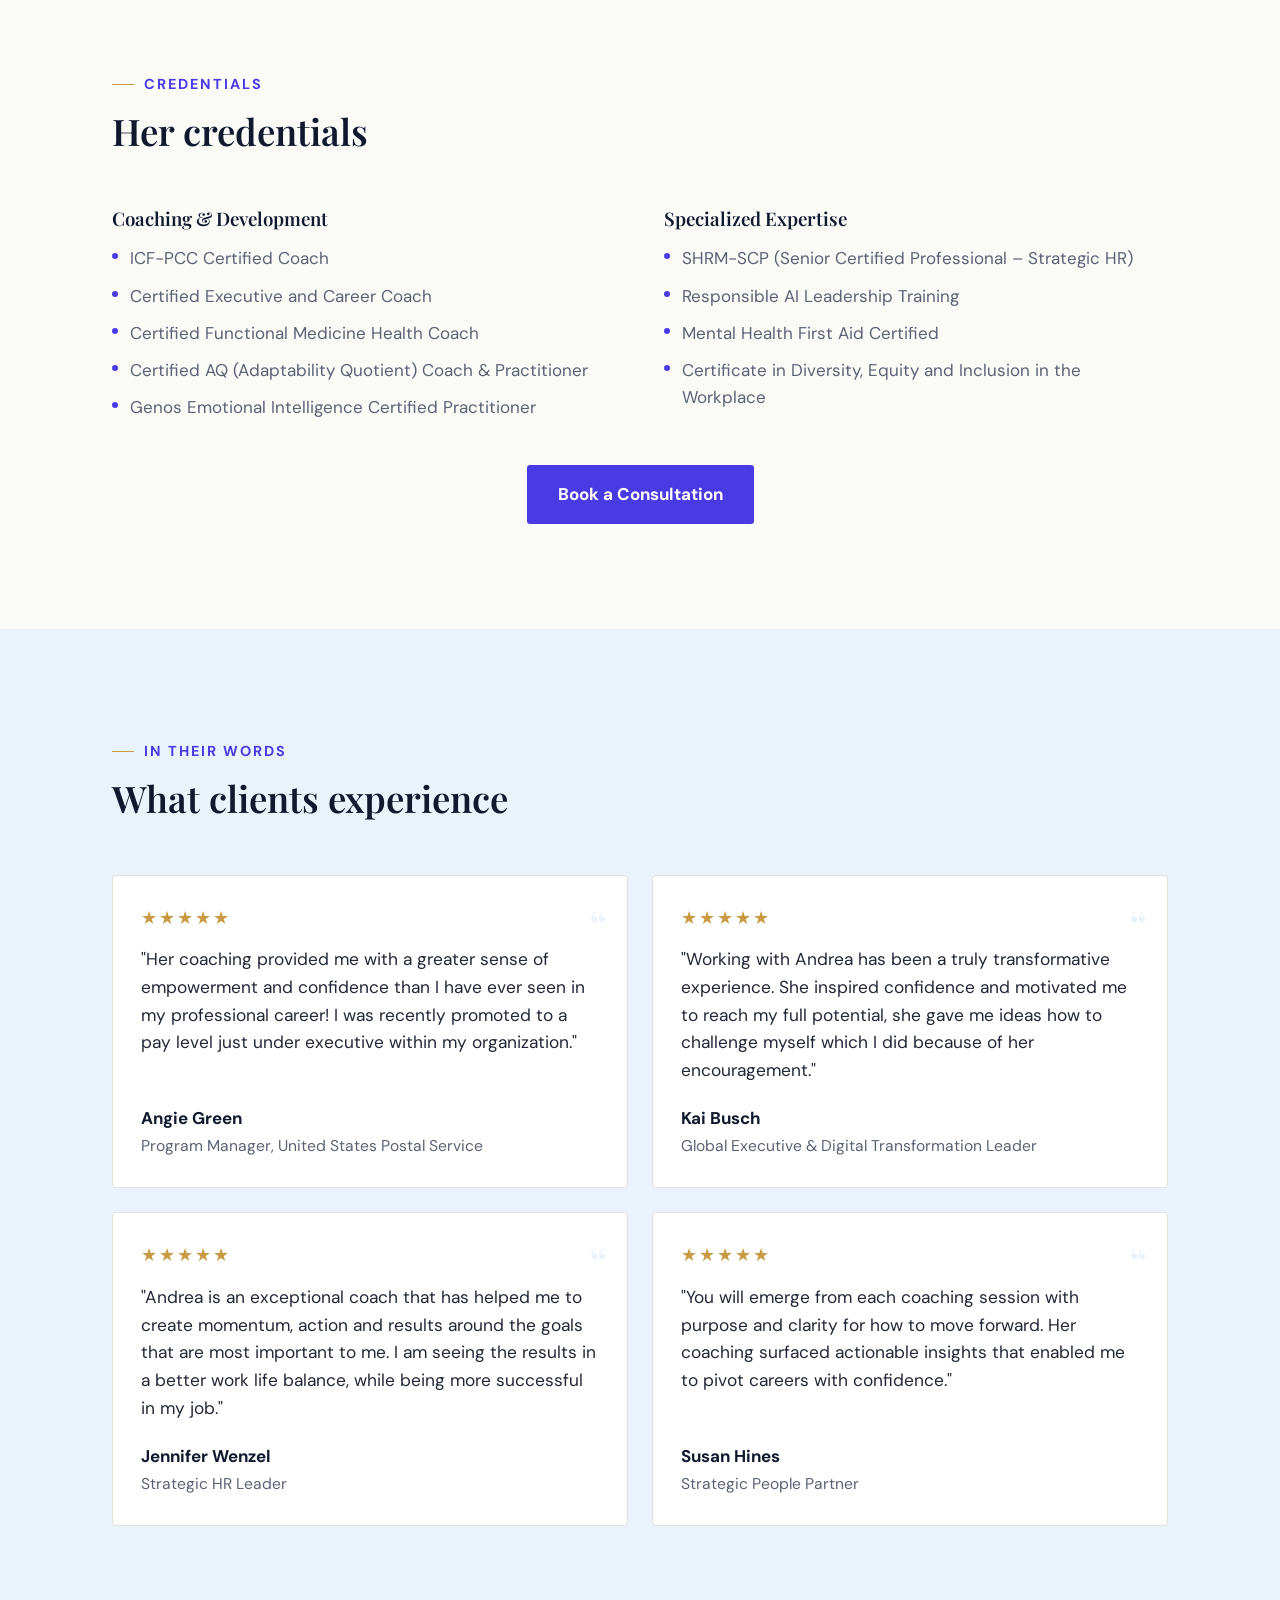
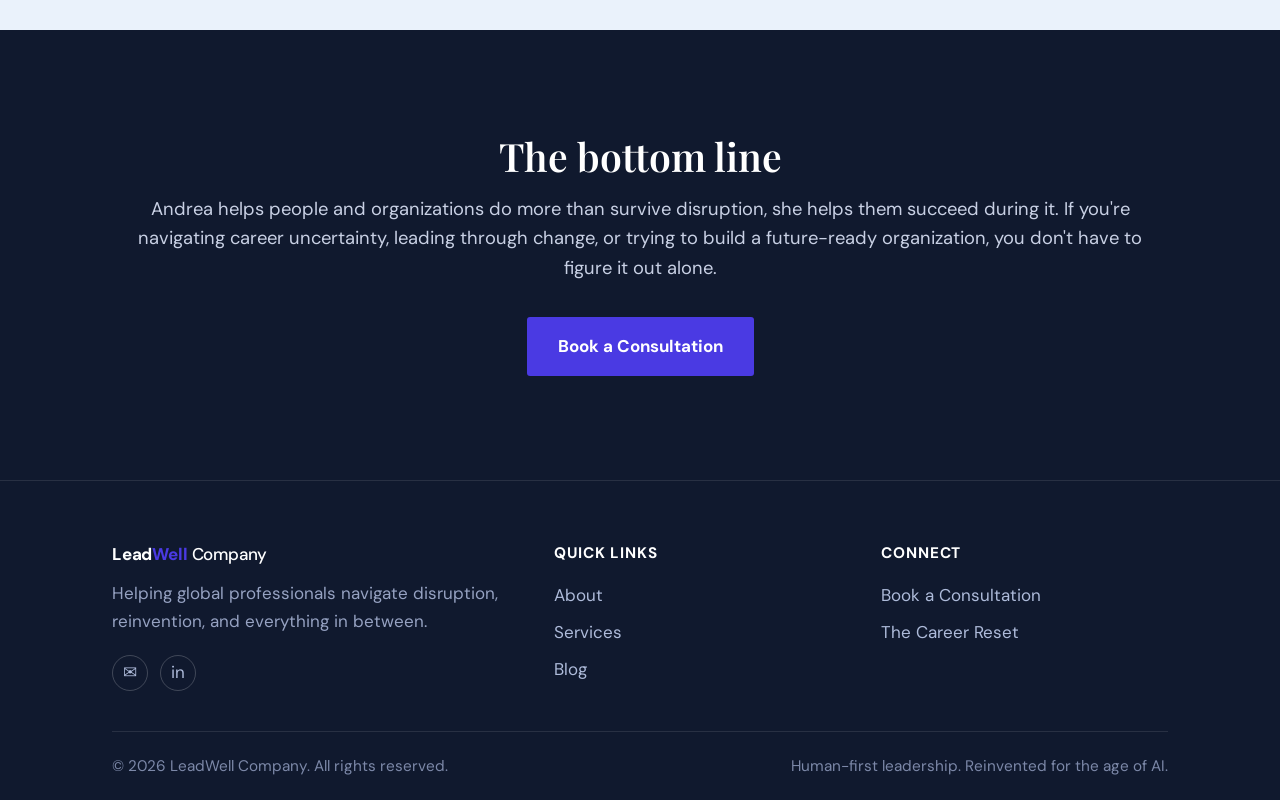
==== commit d2130ddb: "Redesign hero waypoint as upward arrow, bolder logo, reposition CTA, footer copy updates" ====
--- a/about.html
+++ b/about.html
@@ -6,7 +6,7 @@
 <title>About | LeadWell Company</title>
 <meta name="description" content="Andrea J. Miller has spent 20+ years helping professionals, leaders, and organizations navigate major disruptions across 50+ countries.">
 <link rel="preconnect" href="https://fonts.googleapis.com">
-<link href="https://fonts.googleapis.com/css2?family=Playfair+Display:ital,wght@0,500;0,600;0,700;1,500&family=DM+Sans:wght@400;500;700&display=swap" rel="stylesheet">
+<link href="https://fonts.googleapis.com/css2?family=Playfair+Display:ital,wght@0,500;0,600;0,700;1,500&family=DM+Sans:wght@400;500;700;800&display=swap" rel="stylesheet">
 <link rel="stylesheet" href="assets/style.css">
 </head>
 <body>
@@ -122,6 +122,9 @@
           </ul>
         </div>
       </div>
+      <div style="padding-top:44px;text-align:center;">
+        <a href="contact.html" class="btn btn-primary">Book a Consultation</a>
+      </div>
     </div>
   </section>
 
@@ -169,7 +172,7 @@
     <div class="footer-grid">
       <div>
         <a href="index.html" class="wordmark"><span class="wm-lead">Lead</span><span class="wm-well">Well</span> <span class="wm-company">Company</span></a>
-        <p>Helping leaders and global professionals navigate disruption, reinvention, and everything in between.</p>
+        <p>Helping global professionals navigate disruption, reinvention, and everything in between.</p>
         <div class="footer-icons" style="margin-top:20px;">
           <a href="mailto:andrea@leadwellcompany.com" aria-label="Email">&#9993;</a>
           <a href="https://www.linkedin.com/in/andreajmiller" aria-label="LinkedIn" target="_blank" rel="noopener">in</a>
--- a/assets/style.css
+++ b/assets/style.css
@@ -44,7 +44,7 @@
   header.site-nav.scrolled{box-shadow:0 6px 30px rgba(16,25,46,0.09);}
   header.site-nav.scrolled .nav-inner{padding-top:12px;padding-bottom:12px;}
   .nav-inner{max-width:var(--maxw);margin:0 auto;padding:18px 32px;display:flex;align-items:center;justify-content:space-between;transition:padding .3s ease;}
-  .wordmark{font-family:var(--font-display);font-weight:700;font-size:1.2rem;color:var(--navy);text-decoration:none;letter-spacing:0.01em;}
+  .wordmark{font-family:var(--font-body);font-weight:800;font-size:1.55rem;color:var(--navy);text-decoration:none;letter-spacing:-0.01em;}
   .nav-links{display:flex;align-items:center;gap:30px;}
   .nav-links a:not(.btn){font-size:1rem;font-weight:500;color:var(--ink-muted);text-decoration:none;position:relative;padding-bottom:3px;}
   .nav-links a:not(.btn)::after{content:"";position:absolute;left:0;bottom:0;width:0;height:1.5px;background:var(--indigo);transition:width .25s ease;}
@@ -75,14 +75,8 @@
   .hero-sub strong{color:var(--white);font-weight:600;}
   .waypoint{margin:28px 0 46px;}
   .waypoint svg{display:block;width:100%;max-width:520px;height:60px;overflow:visible;}
-  .waypoint path{stroke:var(--gold);stroke-width:2;stroke-linejoin:miter;stroke-linecap:round;fill:none;stroke-dasharray:1;stroke-dashoffset:1;animation:draw 1.8s ease forwards .4s;}
-  .waypoint circle{fill:var(--gold);opacity:0;animation:fadein .4s ease forwards;}
-  .waypoint circle:nth-of-type(1){animation-delay:.4s;}
-  .waypoint circle:nth-of-type(2){animation-delay:.93s;}
-  .waypoint circle:nth-of-type(3){animation-delay:1.47s;}
-  .waypoint circle:nth-of-type(4){animation-delay:2s;}
+  .waypoint path{stroke:var(--gold);stroke-width:2;stroke-linejoin:round;stroke-linecap:round;fill:none;stroke-dasharray:1;stroke-dashoffset:1;animation:draw 1.6s ease forwards .4s;}
   @keyframes draw{to{stroke-dashoffset:0;}}
-  @keyframes fadein{to{opacity:1;}}
   .hero-ctas{display:flex;gap:14px;flex-wrap:wrap;}
   .hero-photo{position:relative;z-index:1;}
   .hero-photo-frame{position:relative;}
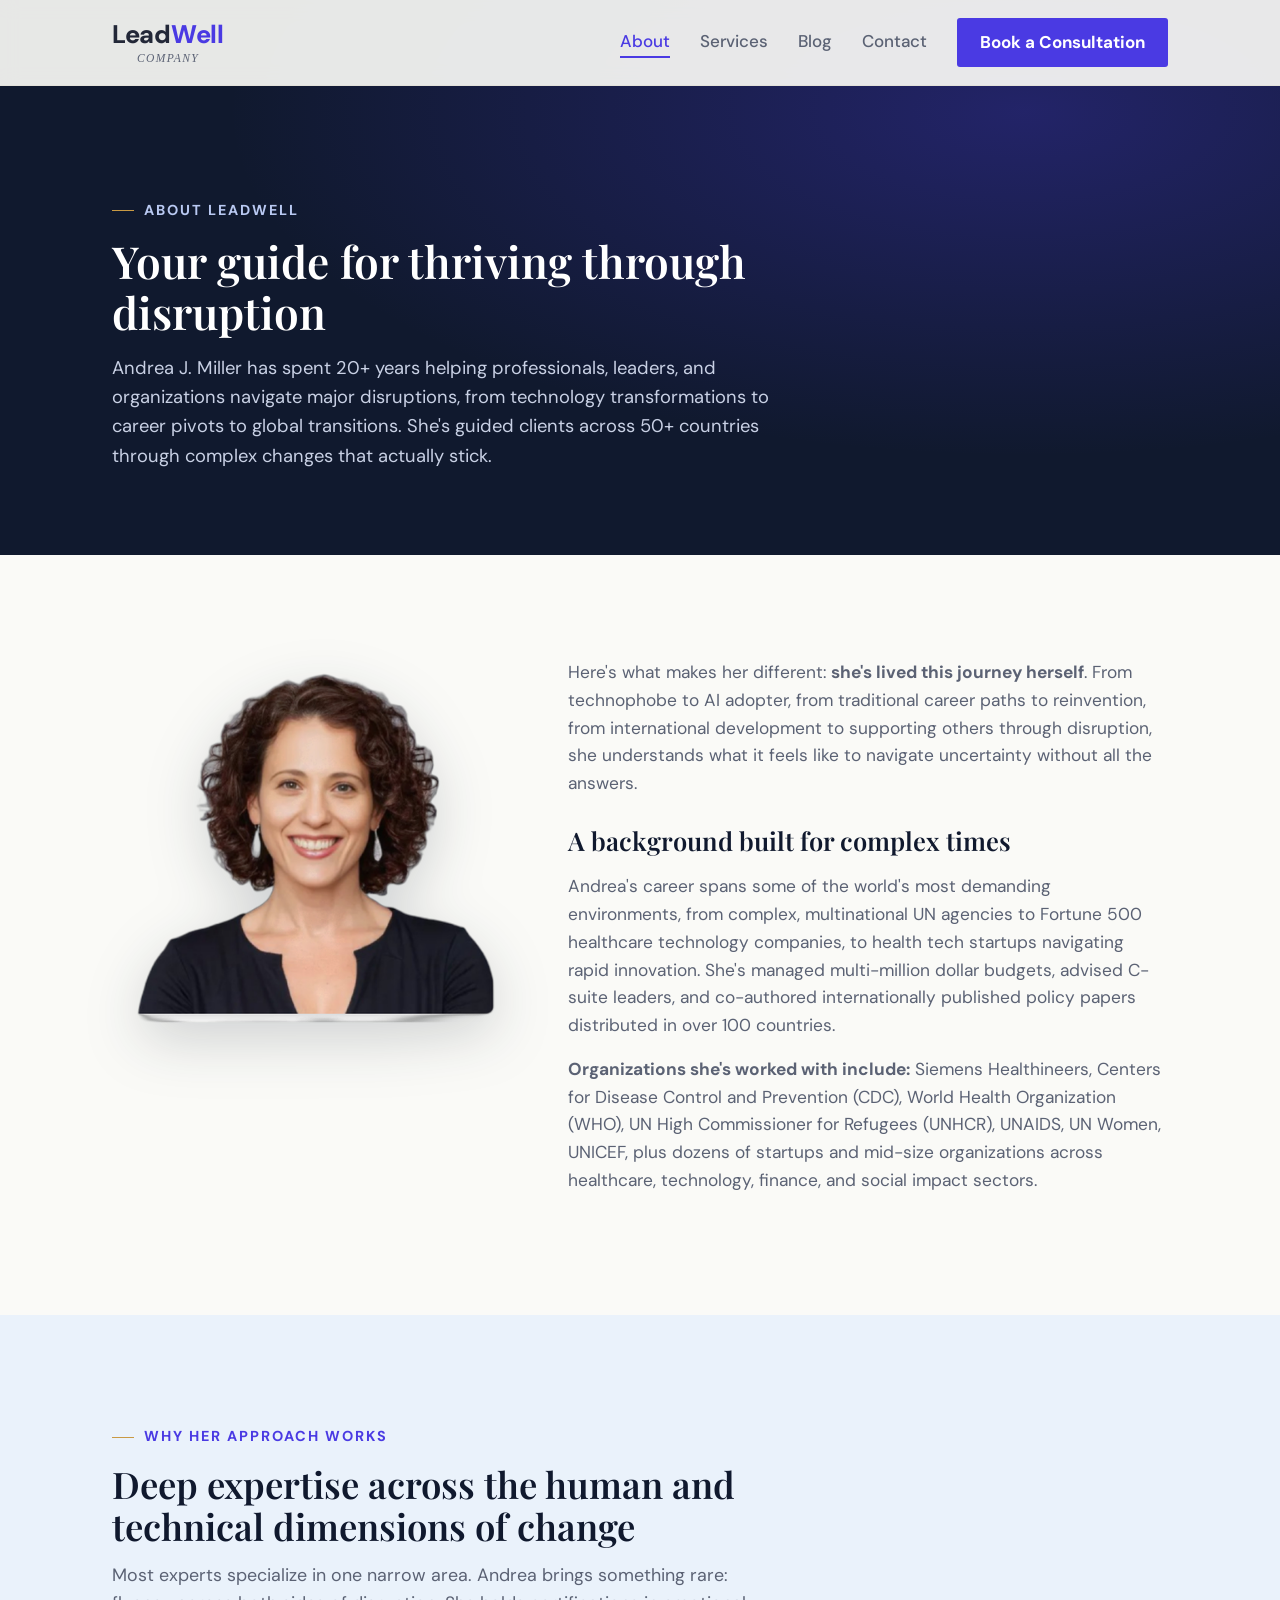
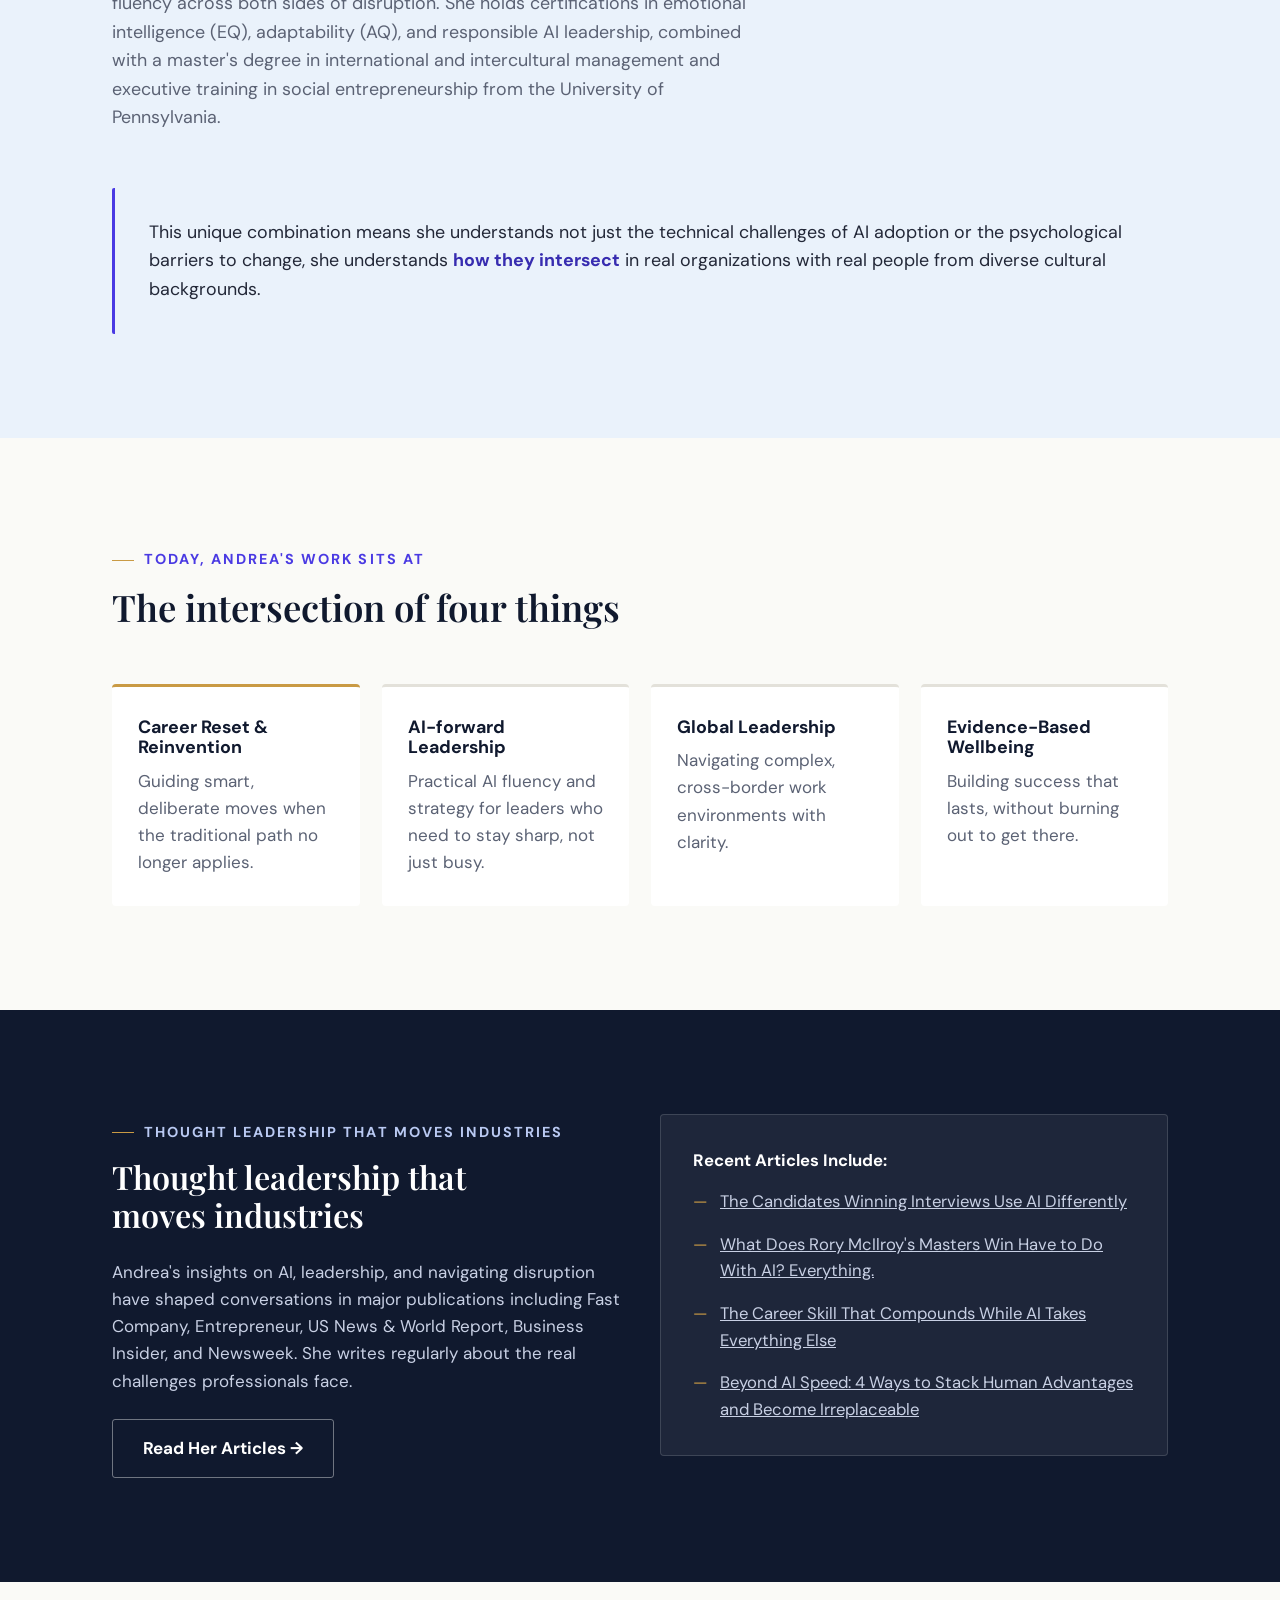
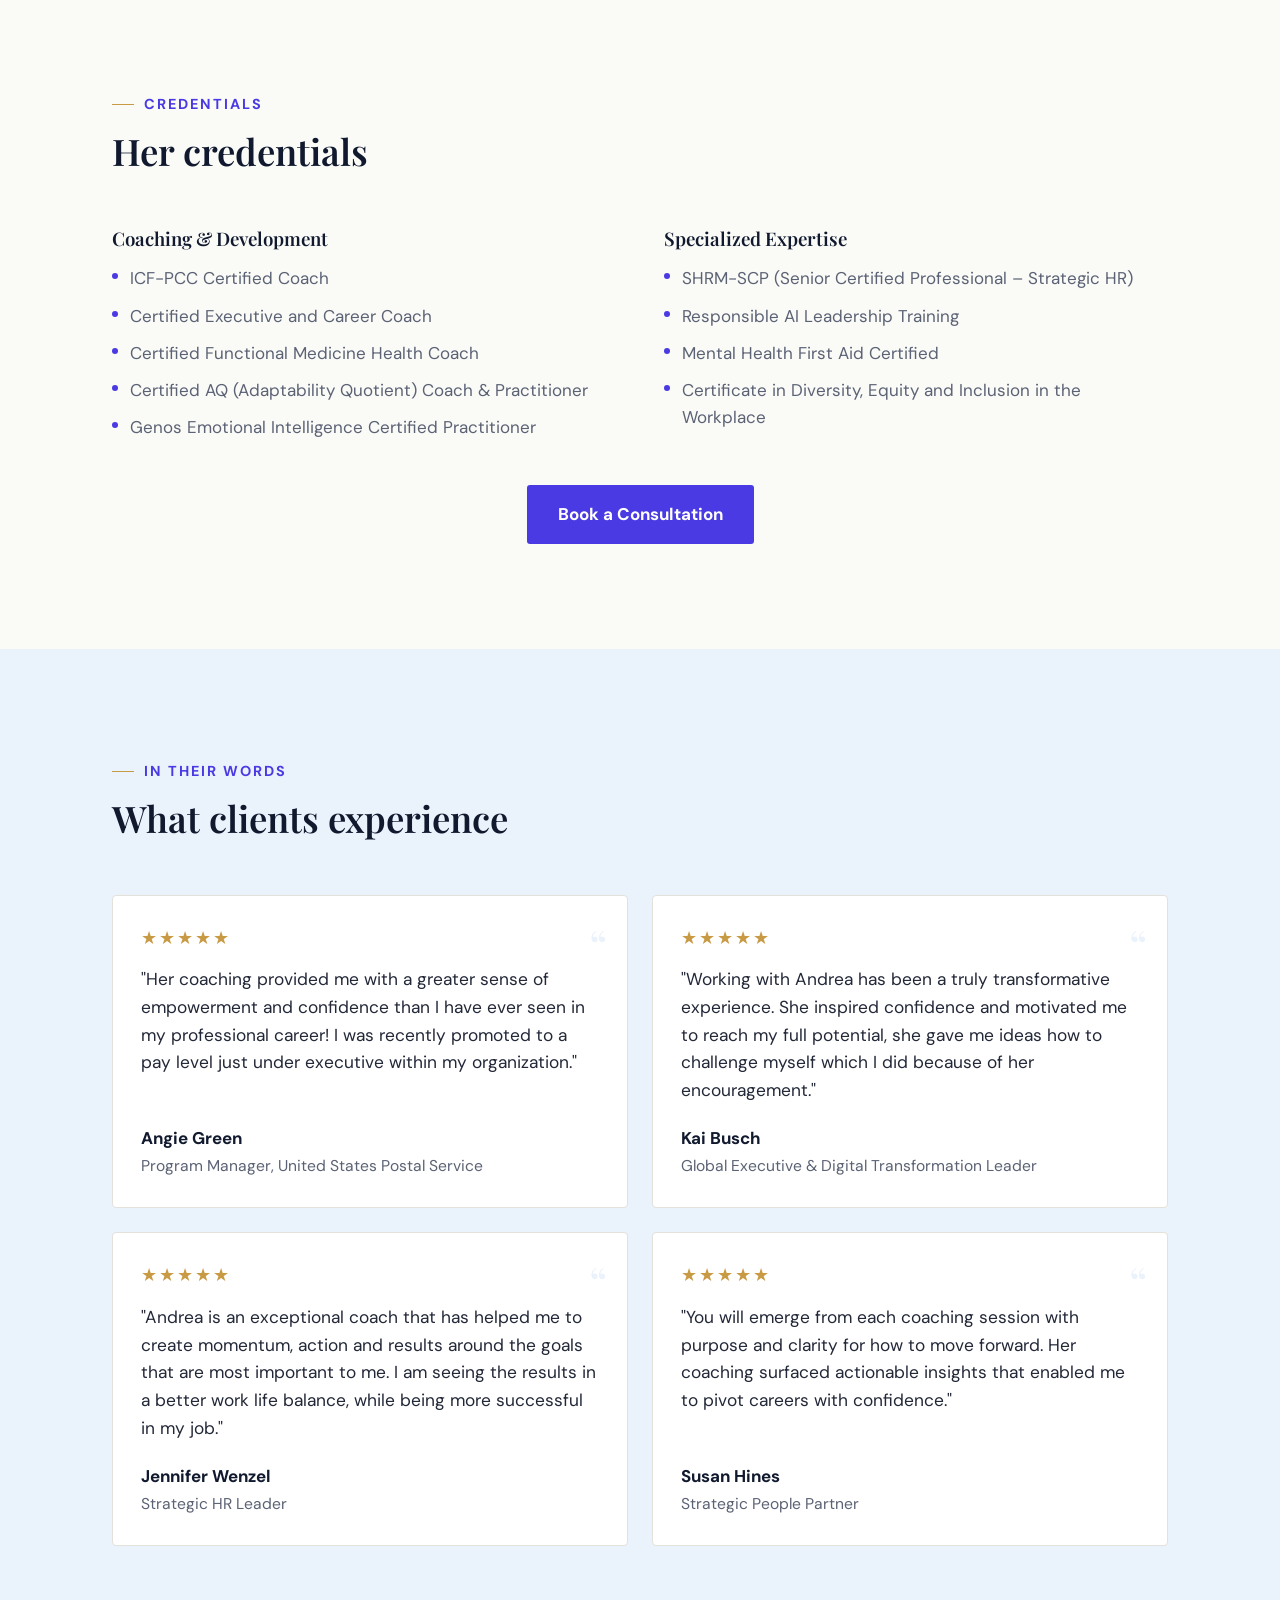
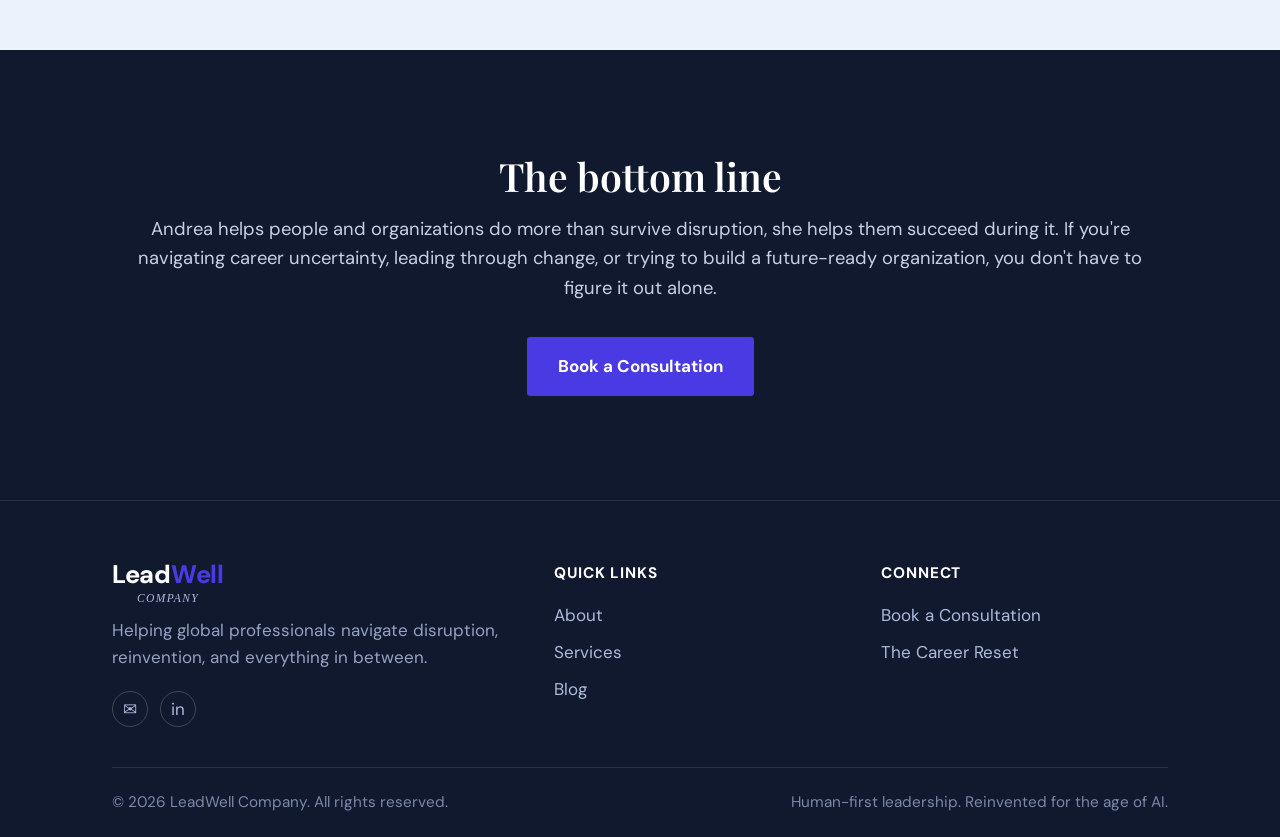
==== commit 1f133cfa: "Redesign logo as stacked two-line mark: bold LeadWell over italic Company tagline" ====
--- a/about.html
+++ b/about.html
@@ -12,7 +12,7 @@
 <body>
 <header class="site-nav">
   <div class="nav-inner">
-    <a href="index.html" class="wordmark"><span class="wm-lead">Lead</span><span class="wm-well">Well</span> <span class="wm-company">Company</span></a>
+    <a href="index.html" class="wordmark"><span class="wm-top"><span class="wm-lead">Lead</span><span class="wm-well">Well</span></span><span class="wm-company">Company</span></a>
     <nav class="nav-links" id="navLinks">
       <a href="about.html" class="active">About</a>
       <a href="services.html">Services</a>
@@ -171,7 +171,7 @@
   <div class="wrap">
     <div class="footer-grid">
       <div>
-        <a href="index.html" class="wordmark"><span class="wm-lead">Lead</span><span class="wm-well">Well</span> <span class="wm-company">Company</span></a>
+        <a href="index.html" class="wordmark"><span class="wm-top"><span class="wm-lead">Lead</span><span class="wm-well">Well</span></span><span class="wm-company">Company</span></a>
         <p>Helping global professionals navigate disruption, reinvention, and everything in between.</p>
         <div class="footer-icons" style="margin-top:20px;">
           <a href="mailto:andrea@leadwellcompany.com" aria-label="Email">&#9993;</a>
--- a/assets/style.css
+++ b/assets/style.css
@@ -44,7 +44,9 @@
   header.site-nav.scrolled{box-shadow:0 6px 30px rgba(16,25,46,0.09);}
   header.site-nav.scrolled .nav-inner{padding-top:12px;padding-bottom:12px;}
   .nav-inner{max-width:var(--maxw);margin:0 auto;padding:18px 32px;display:flex;align-items:center;justify-content:space-between;transition:padding .3s ease;}
-  .wordmark{font-family:var(--font-body);font-weight:800;font-size:1.55rem;color:var(--navy);text-decoration:none;letter-spacing:-0.01em;}
+  .wordmark{display:inline-flex;flex-direction:column;align-items:center;text-decoration:none;line-height:1;}
+  .wordmark .wm-top{font-family:var(--font-body);font-weight:800;font-size:1.5rem;letter-spacing:-0.01em;line-height:1.1;}
+  .wordmark .wm-company{display:block;font-family:var(--font-display);font-style:italic;font-weight:500;font-size:0.68rem;letter-spacing:0.12em;text-transform:uppercase;margin-top:4px;color:var(--ink-muted);}
   .nav-links{display:flex;align-items:center;gap:30px;}
   .nav-links a:not(.btn){font-size:1rem;font-weight:500;color:var(--ink-muted);text-decoration:none;position:relative;padding-bottom:3px;}
   .nav-links a:not(.btn)::after{content:"";position:absolute;left:0;bottom:0;width:0;height:1.5px;background:var(--indigo);transition:width .25s ease;}
@@ -52,13 +54,13 @@
   .nav-links a:not(.btn):hover::after{width:100%;}
   .nav-toggle{display:none;background:none;border:0;font-size:1.4rem;cursor:pointer;color:var(--navy);}
   @media (max-width:860px){
-    .nav-links{position:fixed;top:64px;left:0;right:0;background:var(--paper);flex-direction:column;align-items:flex-start;padding:22px 32px 30px;gap:18px;border-bottom:1px solid var(--line);transform:translateY(-130%);transition:transform .28s ease;}
+    .nav-links{position:fixed;top:86px;left:0;right:0;background:var(--paper);flex-direction:column;align-items:flex-start;padding:22px 32px 30px;gap:18px;border-bottom:1px solid var(--line);transform:translateY(-130%);transition:transform .28s ease;}
     .nav-links.open{transform:translateY(0);}
     .nav-toggle{display:block;}
   }
 
   /* HERO */
-  .hero{background:var(--navy);position:relative;overflow:hidden;padding:172px 0 0;}
+  .hero{background:var(--navy);position:relative;overflow:hidden;padding:192px 0 0;}
   .hero::before{content:"";position:absolute;inset:0;background:radial-gradient(ellipse at 78% 18%, rgba(74,58,227,0.35), transparent 55%);pointer-events:none;}
   .hero-blob{position:absolute;border-radius:50%;filter:blur(70px);pointer-events:none;opacity:0.55;}
   .hero-blob-a{width:420px;height:420px;background:radial-gradient(circle, rgba(74,58,227,0.55), transparent 70%);top:-120px;right:-60px;animation:drift-a 16s ease-in-out infinite;}
@@ -75,7 +77,9 @@
   .hero-sub strong{color:var(--white);font-weight:600;}
   .waypoint{margin:28px 0 46px;}
   .waypoint svg{display:block;width:100%;max-width:520px;height:60px;overflow:visible;}
-  .waypoint path{stroke:var(--gold);stroke-width:2;stroke-linejoin:round;stroke-linecap:round;fill:none;stroke-dasharray:1;stroke-dashoffset:1;animation:draw 1.6s ease forwards .4s;}
+  .waypoint path{stroke:var(--gold);stroke-width:2;stroke-linejoin:round;stroke-linecap:round;fill:none;stroke-dasharray:1;stroke-dashoffset:1;}
+  .waypoint .arrow-shaft{animation:draw 1.5s ease forwards .4s;}
+  .waypoint .arrow-head{animation:draw .4s ease forwards 1.85s;}
   @keyframes draw{to{stroke-dashoffset:0;}}
   .hero-ctas{display:flex;gap:14px;flex-wrap:wrap;}
   .hero-photo{position:relative;z-index:1;}
@@ -217,7 +221,7 @@
   }
 
 /* PAGE HEADER (interior pages) */
-.page-header{background:var(--navy);position:relative;overflow:hidden;padding:172px 0 84px;}
+.page-header{background:var(--navy);position:relative;overflow:hidden;padding:192px 0 84px;}
 .page-header::before{content:"";position:absolute;inset:0;background:radial-gradient(ellipse at 80% 20%, rgba(74,58,227,0.32), transparent 55%);pointer-events:none;}
 .page-header .wrap{position:relative;}
 .page-header .eyebrow{color:#B9C9F2;}
@@ -343,13 +347,12 @@
 /* TWO-TONE WORDMARK */
 .wordmark .wm-lead{color:var(--ink);}
 .wordmark .wm-well{color:var(--indigo);}
-.wordmark .wm-company{color:var(--ink);font-weight:500;}
 .footer-grid .wordmark .wm-lead{color:var(--white);}
 .footer-grid .wordmark .wm-well{color:var(--indigo);}
-.footer-grid .wordmark .wm-company{color:var(--white);font-weight:500;}
+.footer-grid .wordmark .wm-company{color:#AEBBDA;}
 
 /* ARTICLE / BLOG POST PAGES */
-.article-header{background:var(--navy);position:relative;overflow:hidden;padding:172px 0 70px;}
+.article-header{background:var(--navy);position:relative;overflow:hidden;padding:192px 0 70px;}
 .article-header::before{content:"";position:absolute;inset:0;background:radial-gradient(ellipse at 80% 15%, rgba(74,58,227,0.32), transparent 55%);pointer-events:none;}
 .article-header .wrap{position:relative;max-width:760px;}
 .article-header .eyebrow{color:#B9C9F2;}
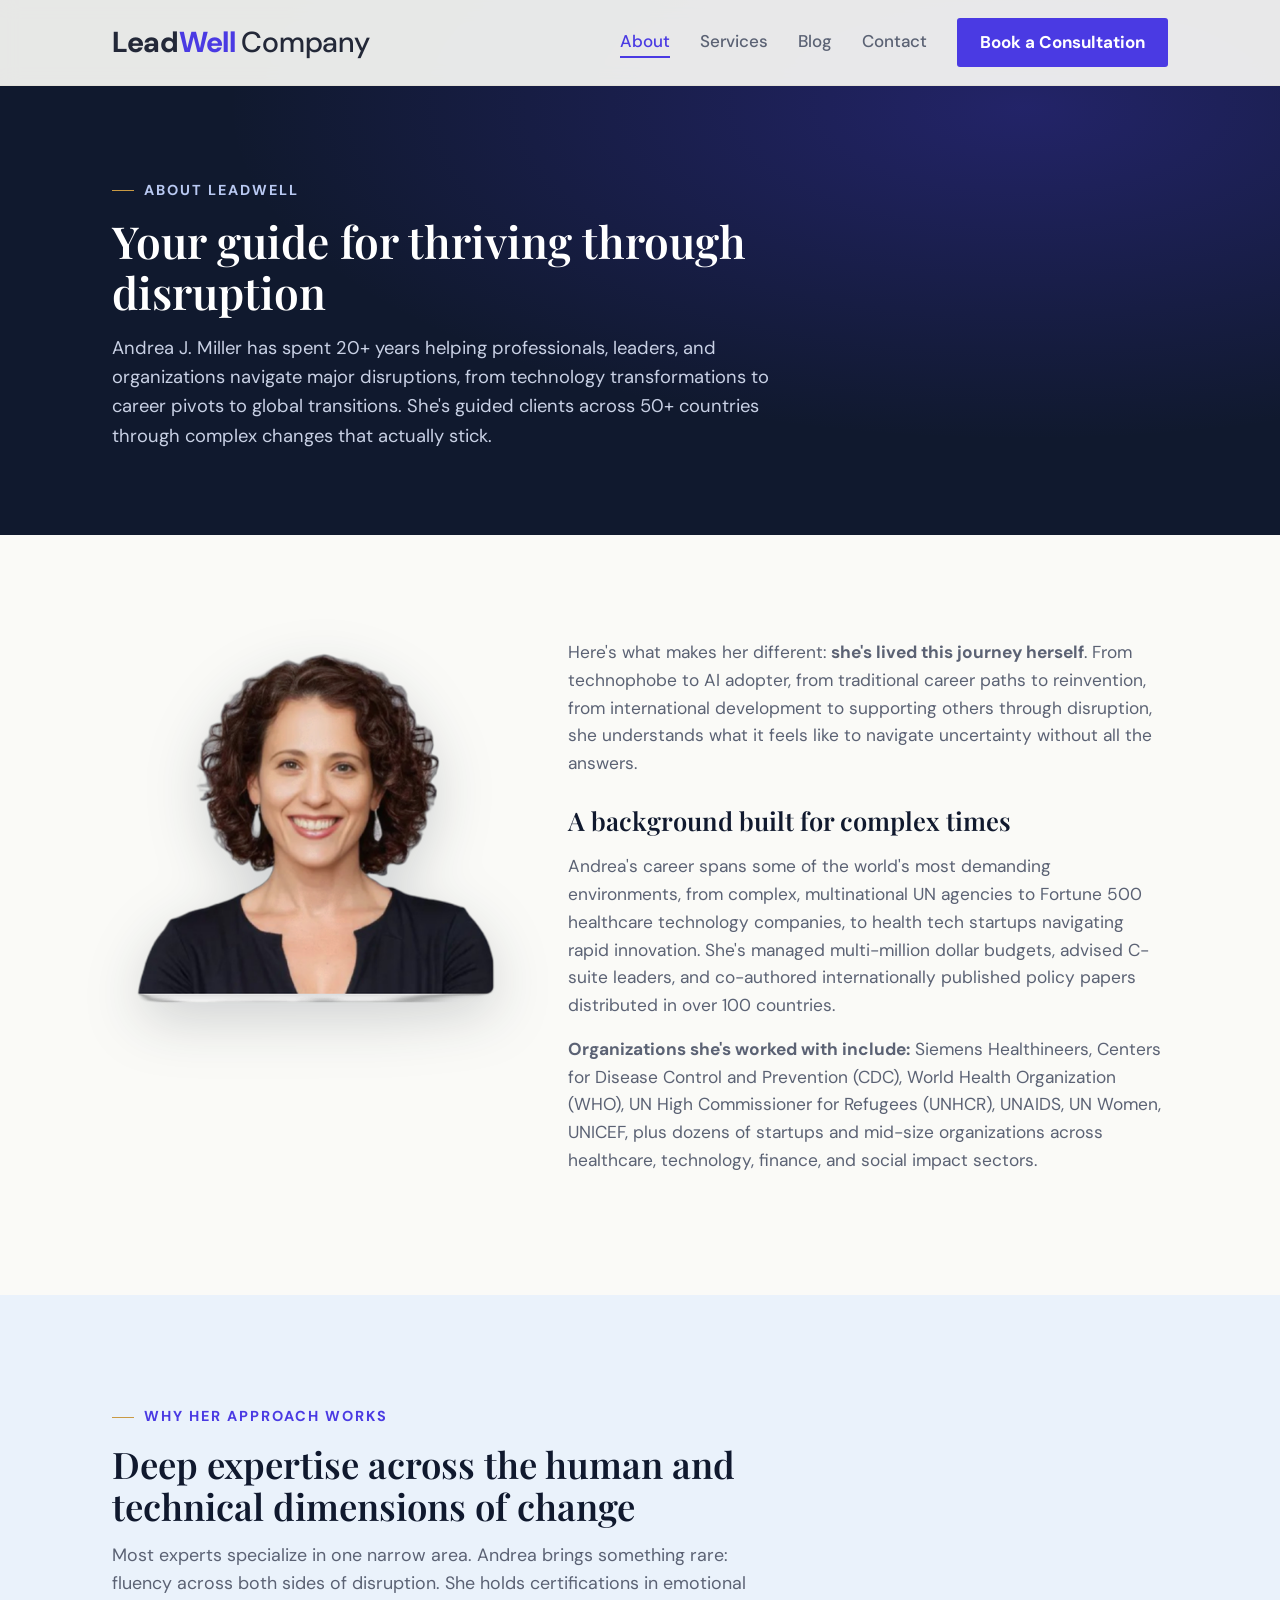
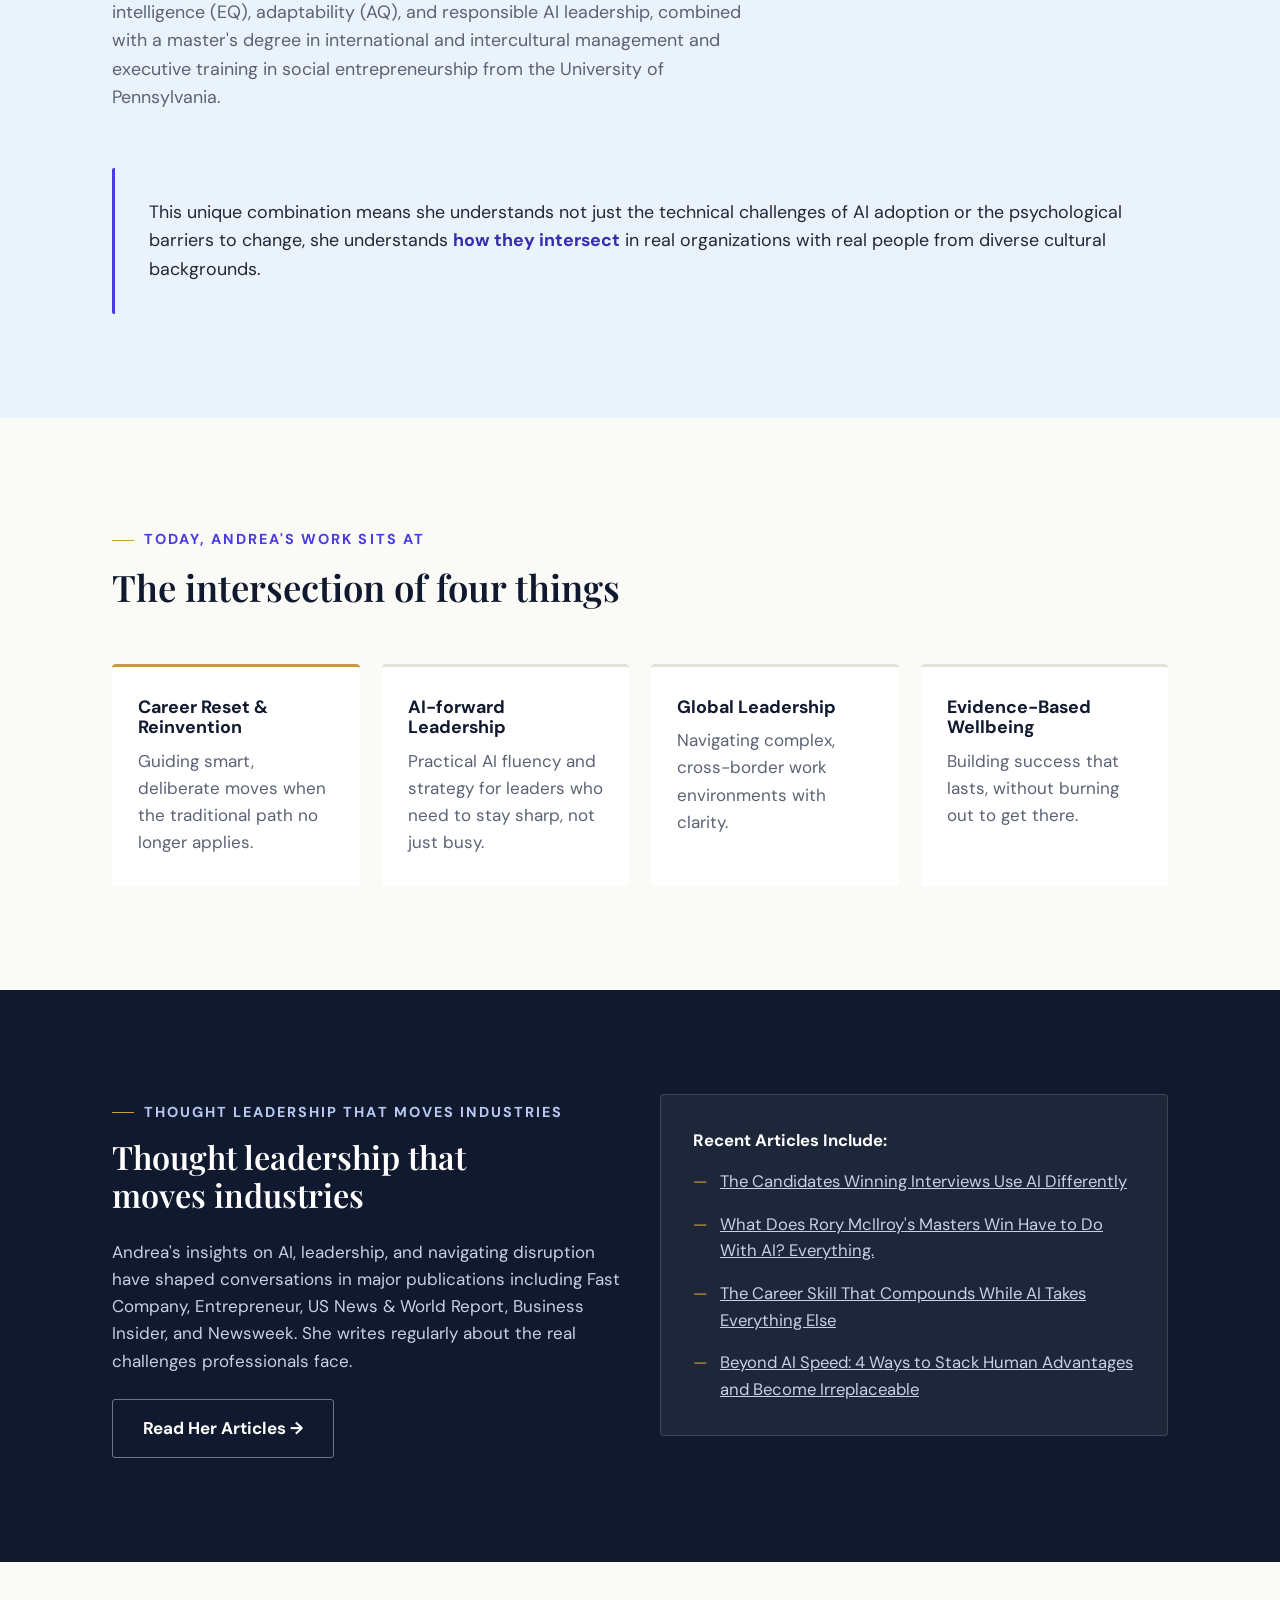
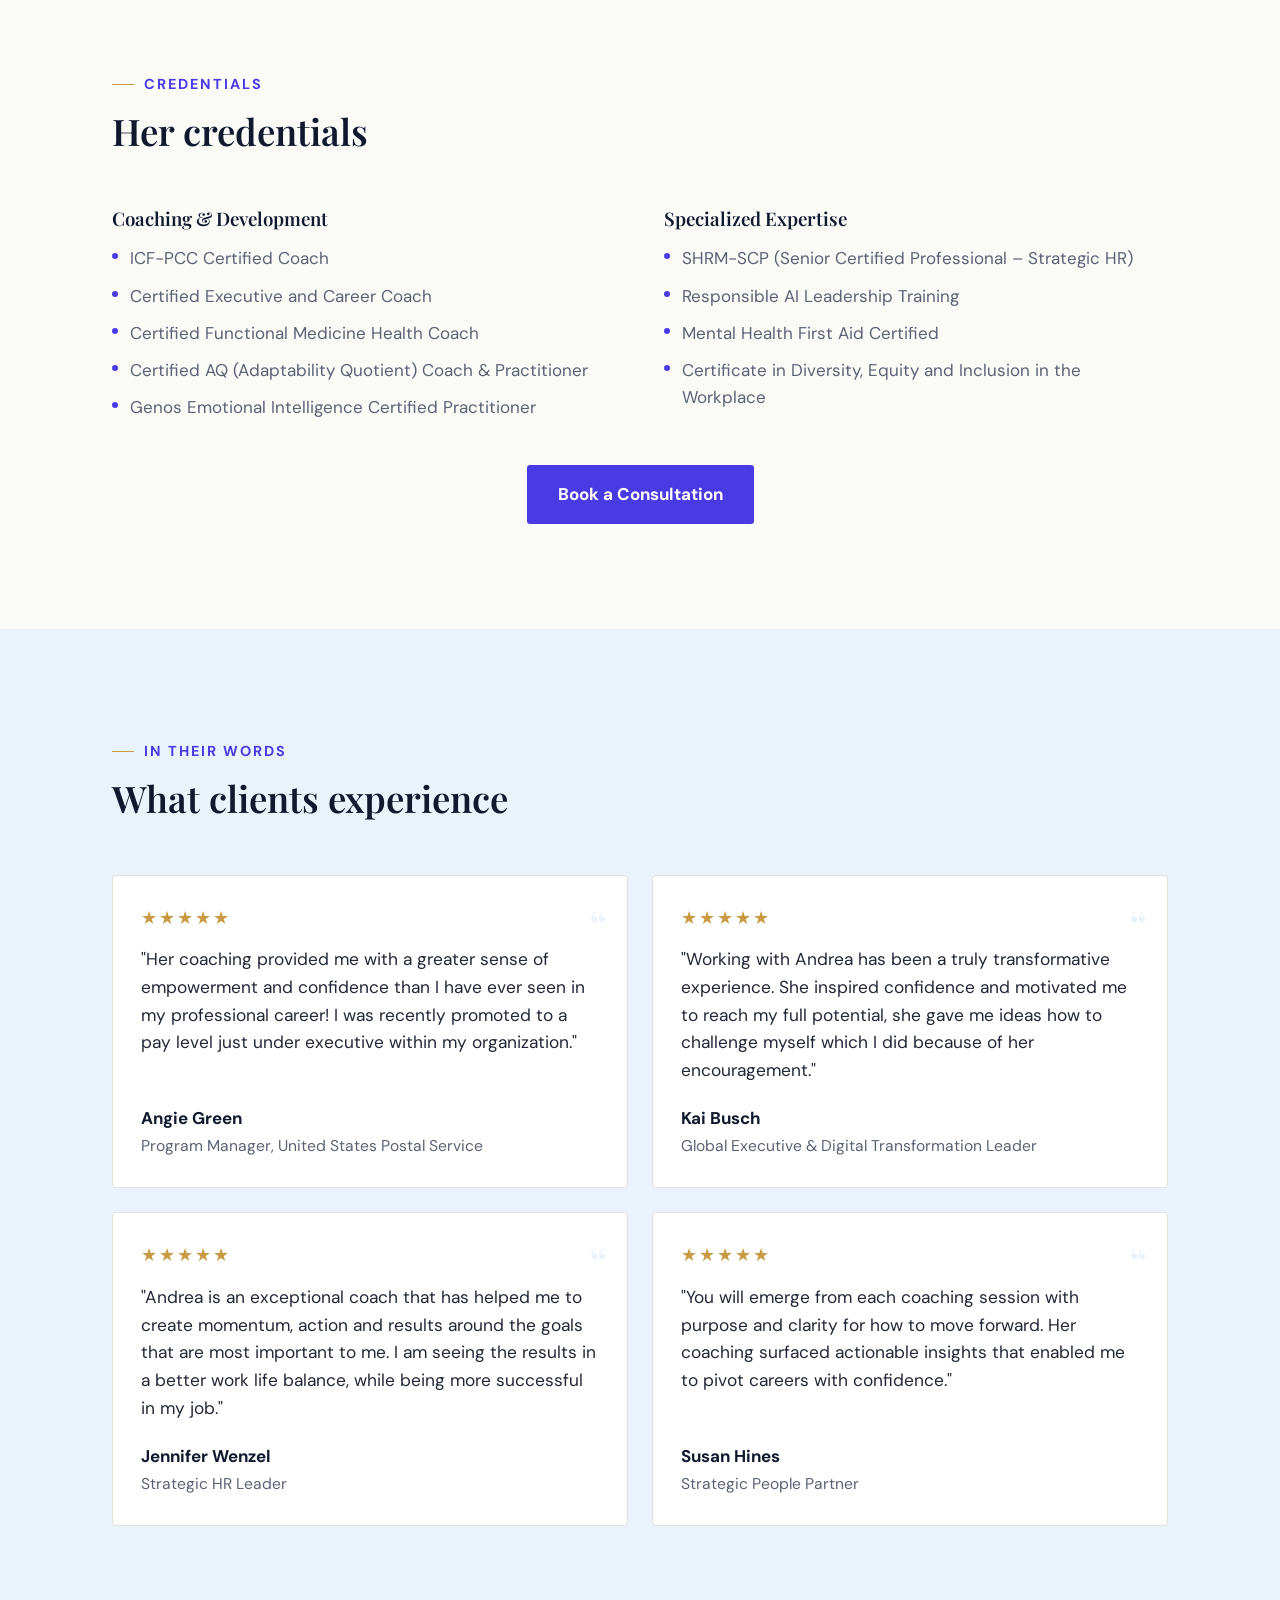
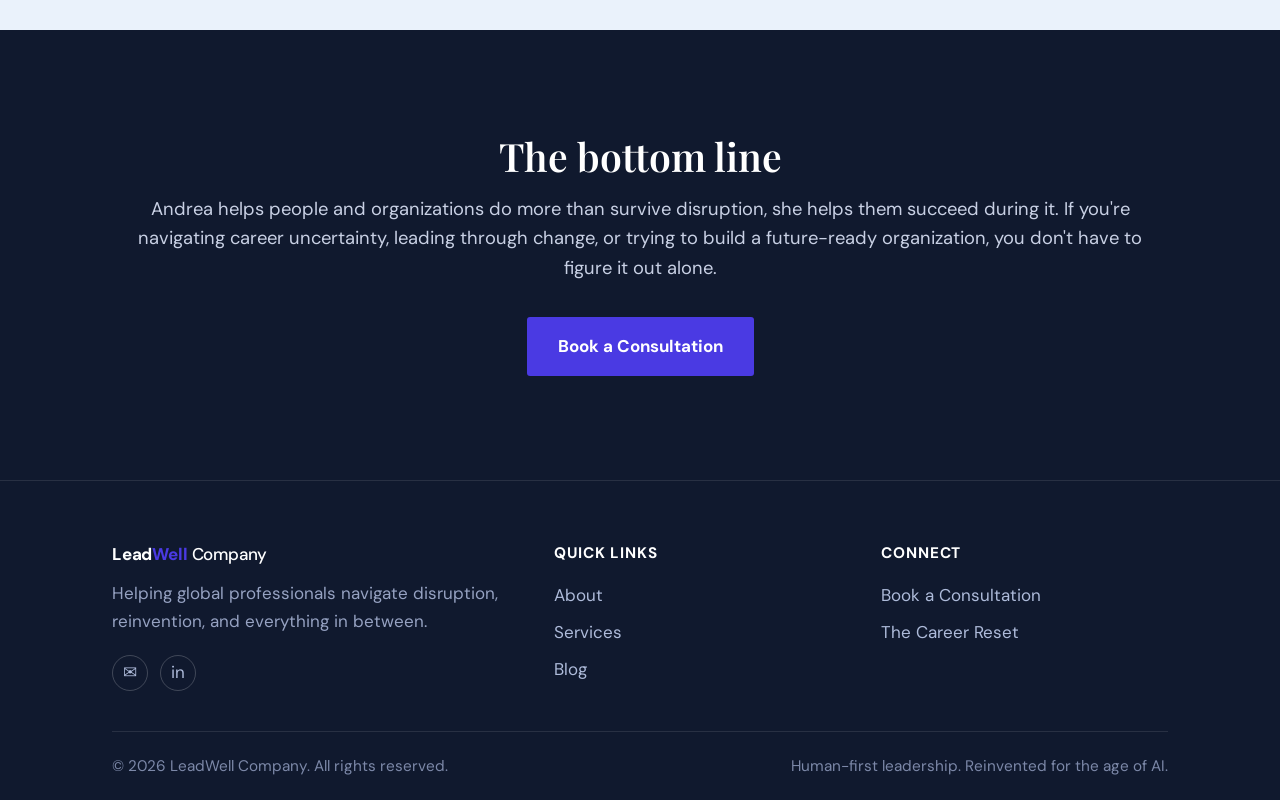
==== commit 44643f27: "Revert logo to single-line (larger, bolder), replace one-shot arrow fade with a continuous infinite " ====
--- a/about.html
+++ b/about.html
@@ -12,7 +12,7 @@
 <body>
 <header class="site-nav">
   <div class="nav-inner">
-    <a href="index.html" class="wordmark"><span class="wm-top"><span class="wm-lead">Lead</span><span class="wm-well">Well</span></span><span class="wm-company">Company</span></a>
+    <a href="index.html" class="wordmark"><span class="wm-lead">Lead</span><span class="wm-well">Well</span> <span class="wm-company">Company</span></a>
     <nav class="nav-links" id="navLinks">
       <a href="about.html" class="active">About</a>
       <a href="services.html">Services</a>
@@ -171,7 +171,7 @@
   <div class="wrap">
     <div class="footer-grid">
       <div>
-        <a href="index.html" class="wordmark"><span class="wm-top"><span class="wm-lead">Lead</span><span class="wm-well">Well</span></span><span class="wm-company">Company</span></a>
+        <a href="index.html" class="wordmark"><span class="wm-lead">Lead</span><span class="wm-well">Well</span> <span class="wm-company">Company</span></a>
         <p>Helping global professionals navigate disruption, reinvention, and everything in between.</p>
         <div class="footer-icons" style="margin-top:20px;">
           <a href="mailto:andrea@leadwellcompany.com" aria-label="Email">&#9993;</a>
--- a/assets/style.css
+++ b/assets/style.css
@@ -44,9 +44,7 @@
   header.site-nav.scrolled{box-shadow:0 6px 30px rgba(16,25,46,0.09);}
   header.site-nav.scrolled .nav-inner{padding-top:12px;padding-bottom:12px;}
   .nav-inner{max-width:var(--maxw);margin:0 auto;padding:18px 32px;display:flex;align-items:center;justify-content:space-between;transition:padding .3s ease;}
-  .wordmark{display:inline-flex;flex-direction:column;align-items:center;text-decoration:none;line-height:1;}
-  .wordmark .wm-top{font-family:var(--font-body);font-weight:800;font-size:1.5rem;letter-spacing:-0.01em;line-height:1.1;}
-  .wordmark .wm-company{display:block;font-family:var(--font-display);font-style:italic;font-weight:500;font-size:0.68rem;letter-spacing:0.12em;text-transform:uppercase;margin-top:4px;color:var(--ink-muted);}
+  .wordmark{font-family:var(--font-body);font-weight:800;font-size:1.7rem;color:var(--navy);text-decoration:none;letter-spacing:-0.01em;}
   .nav-links{display:flex;align-items:center;gap:30px;}
   .nav-links a:not(.btn){font-size:1rem;font-weight:500;color:var(--ink-muted);text-decoration:none;position:relative;padding-bottom:3px;}
   .nav-links a:not(.btn)::after{content:"";position:absolute;left:0;bottom:0;width:0;height:1.5px;background:var(--indigo);transition:width .25s ease;}
@@ -54,13 +52,13 @@
   .nav-links a:not(.btn):hover::after{width:100%;}
   .nav-toggle{display:none;background:none;border:0;font-size:1.4rem;cursor:pointer;color:var(--navy);}
   @media (max-width:860px){
-    .nav-links{position:fixed;top:86px;left:0;right:0;background:var(--paper);flex-direction:column;align-items:flex-start;padding:22px 32px 30px;gap:18px;border-bottom:1px solid var(--line);transform:translateY(-130%);transition:transform .28s ease;}
+    .nav-links{position:fixed;top:64px;left:0;right:0;background:var(--paper);flex-direction:column;align-items:flex-start;padding:22px 32px 30px;gap:18px;border-bottom:1px solid var(--line);transform:translateY(-130%);transition:transform .28s ease;}
     .nav-links.open{transform:translateY(0);}
     .nav-toggle{display:block;}
   }
 
   /* HERO */
-  .hero{background:var(--navy);position:relative;overflow:hidden;padding:192px 0 0;}
+  .hero{background:var(--navy);position:relative;overflow:hidden;padding:172px 0 0;}
   .hero::before{content:"";position:absolute;inset:0;background:radial-gradient(ellipse at 78% 18%, rgba(74,58,227,0.35), transparent 55%);pointer-events:none;}
   .hero-blob{position:absolute;border-radius:50%;filter:blur(70px);pointer-events:none;opacity:0.55;}
   .hero-blob-a{width:420px;height:420px;background:radial-gradient(circle, rgba(74,58,227,0.55), transparent 70%);top:-120px;right:-60px;animation:drift-a 16s ease-in-out infinite;}
@@ -75,12 +73,11 @@
   .hero h1{color:var(--white);font-size:3.15rem;max-width:9.5em;margin-bottom:22px;}
   .hero-sub{color:#C8D0E4;font-size:1.12rem;max-width:34em;margin-bottom:28px;}
   .hero-sub strong{color:var(--white);font-weight:600;}
-  .waypoint{margin:28px 0 46px;}
+  .waypoint{margin:28px 0 46px;animation:wp-bob 2.6s ease-in-out infinite;}
   .waypoint svg{display:block;width:100%;max-width:520px;height:60px;overflow:visible;}
-  .waypoint path{stroke:var(--gold);stroke-width:2;stroke-linejoin:round;stroke-linecap:round;fill:none;stroke-dasharray:1;stroke-dashoffset:1;}
-  .waypoint .arrow-shaft{animation:draw 1.5s ease forwards .4s;}
-  .waypoint .arrow-head{animation:draw .4s ease forwards 1.85s;}
-  @keyframes draw{to{stroke-dashoffset:0;}}
+  .waypoint polyline{stroke:var(--gold);stroke-width:2;stroke-linejoin:round;stroke-linecap:round;fill:none;}
+  .waypoint polygon{fill:var(--gold);}
+  @keyframes wp-bob{0%,100%{transform:translateY(0);}50%{transform:translateY(-7px);}}
   .hero-ctas{display:flex;gap:14px;flex-wrap:wrap;}
   .hero-photo{position:relative;z-index:1;}
   .hero-photo-frame{position:relative;}
@@ -214,14 +211,14 @@
   .reveal.in{opacity:1;transform:translateY(0);}
   @media (prefers-reduced-motion: reduce){
     .reveal{opacity:1;transform:none;transition:none;}
-    .waypoint path,.waypoint circle{animation:none;stroke-dashoffset:0;opacity:1;}
+    .waypoint{animation:none;}
     .hero-blob-a,.hero-blob-b{animation:none;}
     .marquee-track{animation:none;}
     .hero-spotlight{display:none;}
   }
 
 /* PAGE HEADER (interior pages) */
-.page-header{background:var(--navy);position:relative;overflow:hidden;padding:192px 0 84px;}
+.page-header{background:var(--navy);position:relative;overflow:hidden;padding:172px 0 84px;}
 .page-header::before{content:"";position:absolute;inset:0;background:radial-gradient(ellipse at 80% 20%, rgba(74,58,227,0.32), transparent 55%);pointer-events:none;}
 .page-header .wrap{position:relative;}
 .page-header .eyebrow{color:#B9C9F2;}
@@ -347,12 +344,13 @@
 /* TWO-TONE WORDMARK */
 .wordmark .wm-lead{color:var(--ink);}
 .wordmark .wm-well{color:var(--indigo);}
+.wordmark .wm-company{color:var(--ink);font-weight:500;}
 .footer-grid .wordmark .wm-lead{color:var(--white);}
 .footer-grid .wordmark .wm-well{color:var(--indigo);}
-.footer-grid .wordmark .wm-company{color:#AEBBDA;}
+.footer-grid .wordmark .wm-company{color:var(--white);font-weight:500;}
 
 /* ARTICLE / BLOG POST PAGES */
-.article-header{background:var(--navy);position:relative;overflow:hidden;padding:192px 0 70px;}
+.article-header{background:var(--navy);position:relative;overflow:hidden;padding:172px 0 70px;}
 .article-header::before{content:"";position:absolute;inset:0;background:radial-gradient(ellipse at 80% 15%, rgba(74,58,227,0.32), transparent 55%);pointer-events:none;}
 .article-header .wrap{position:relative;max-width:760px;}
 .article-header .eyebrow{color:#B9C9F2;}
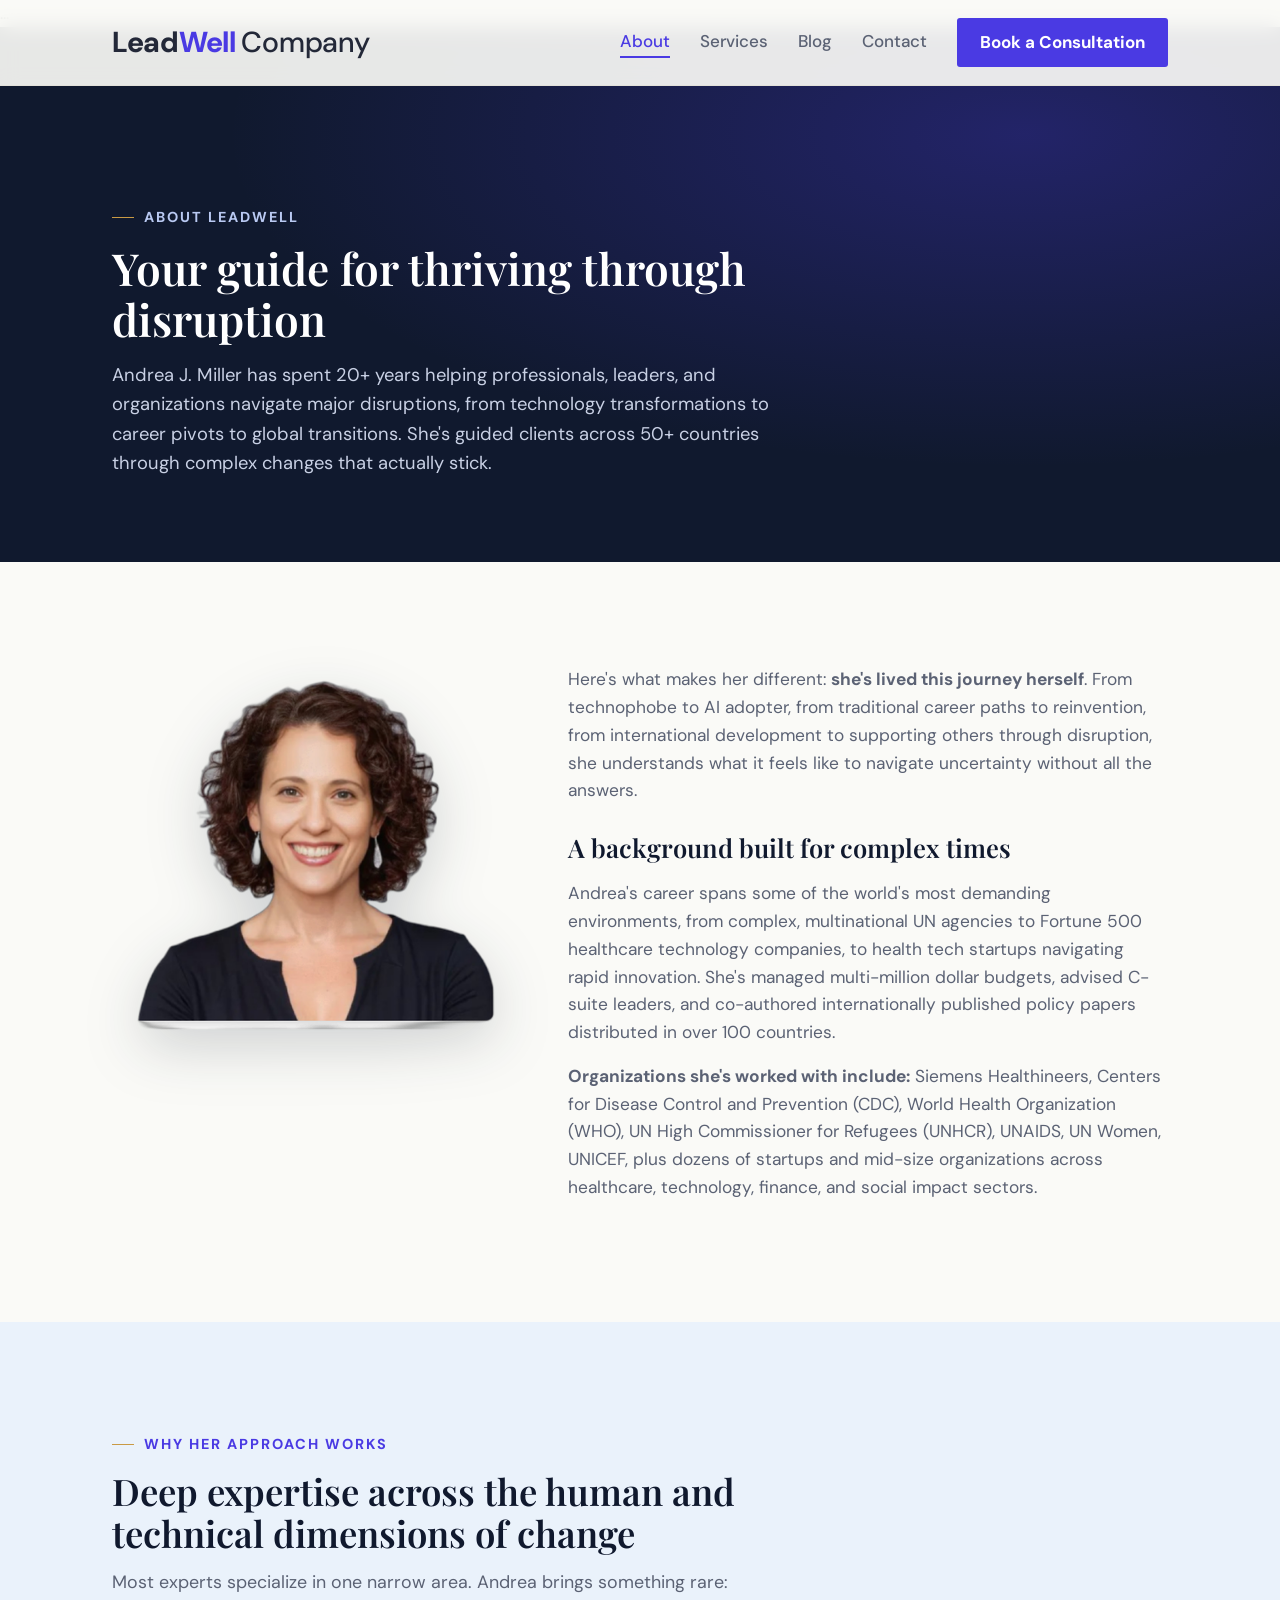
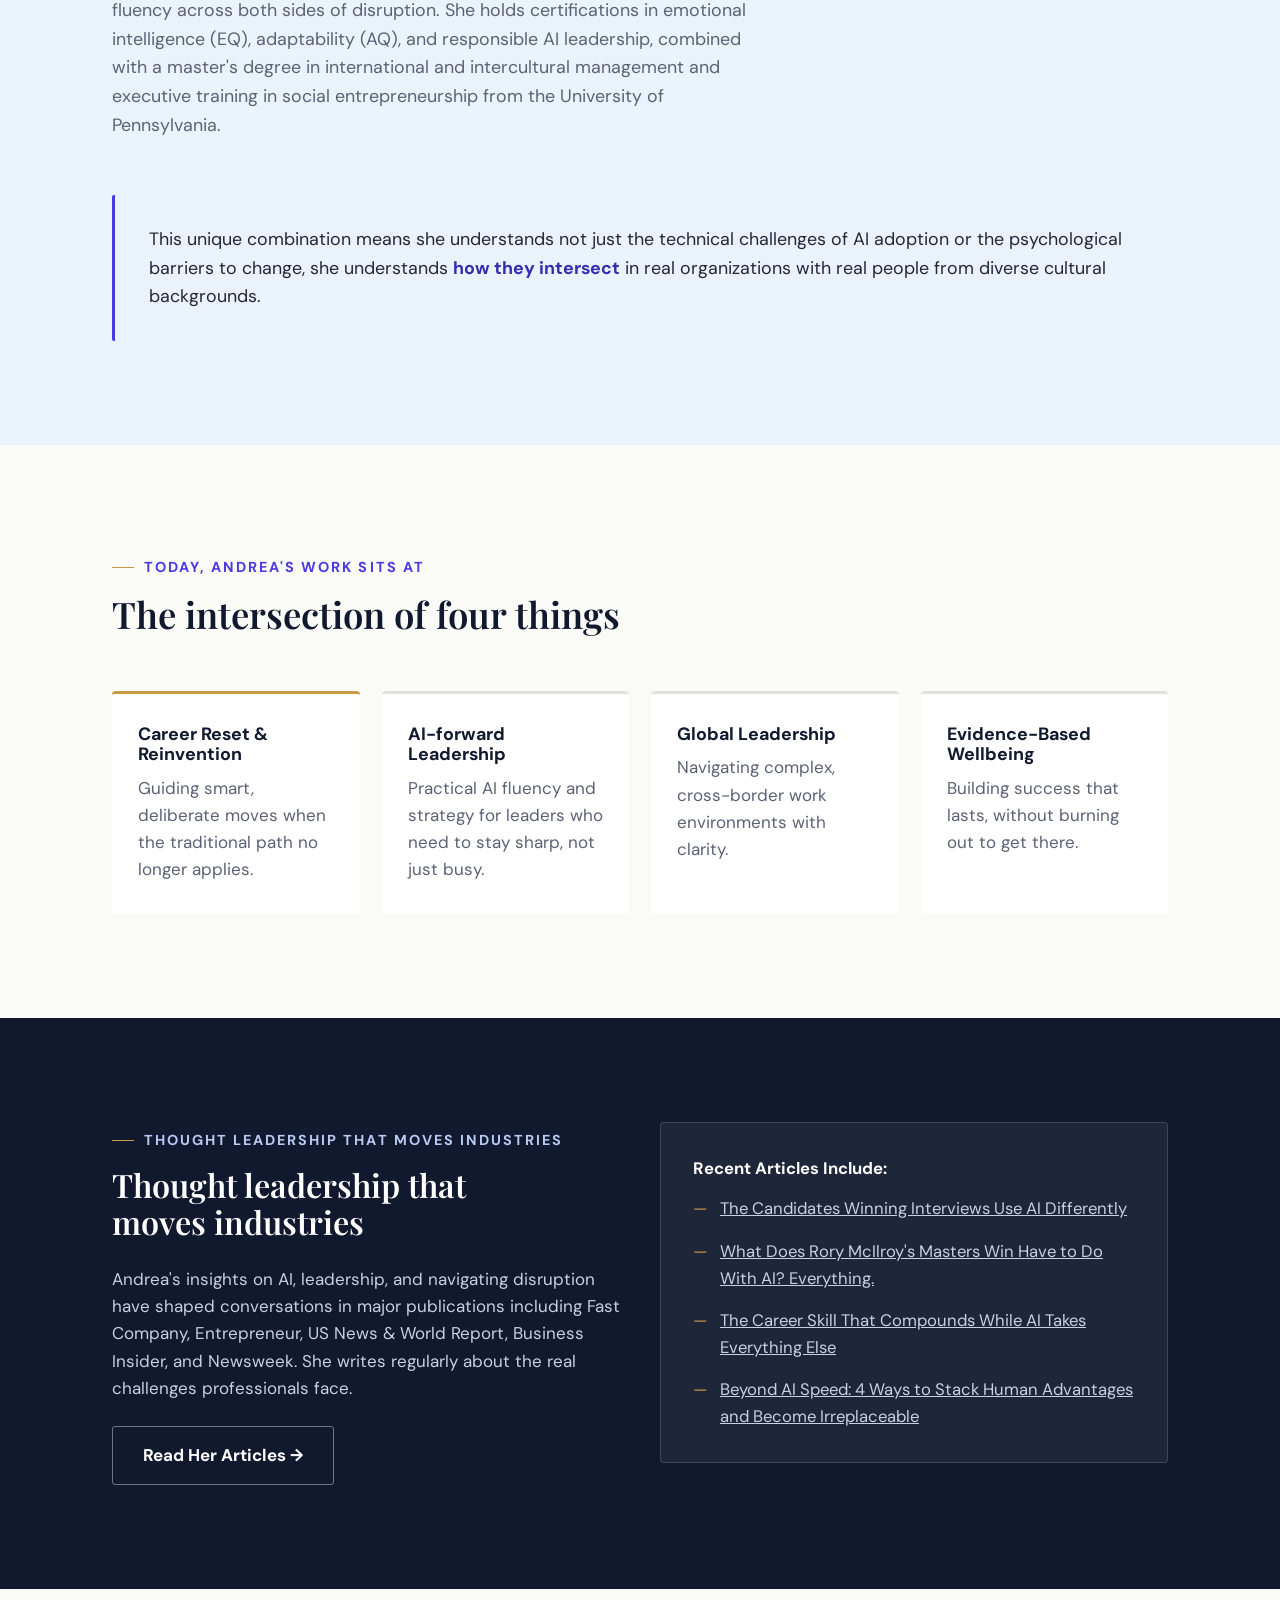
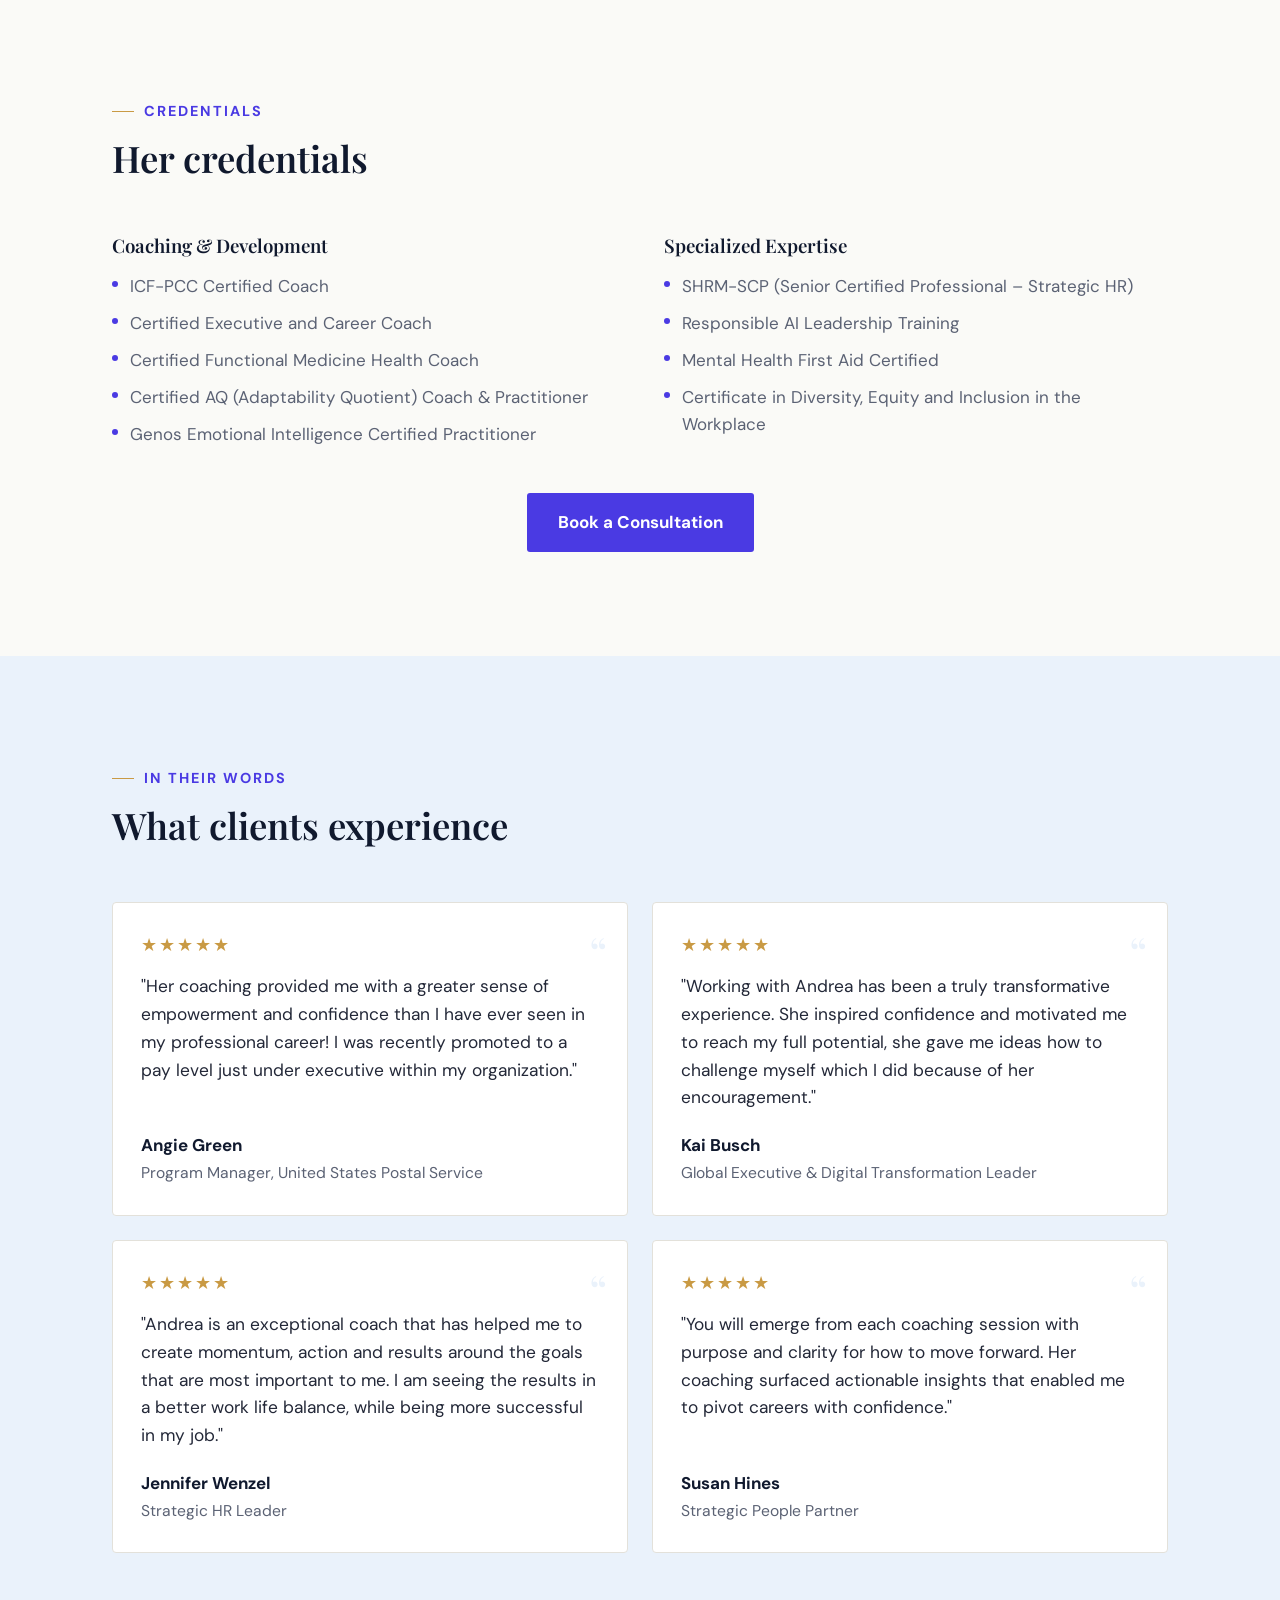
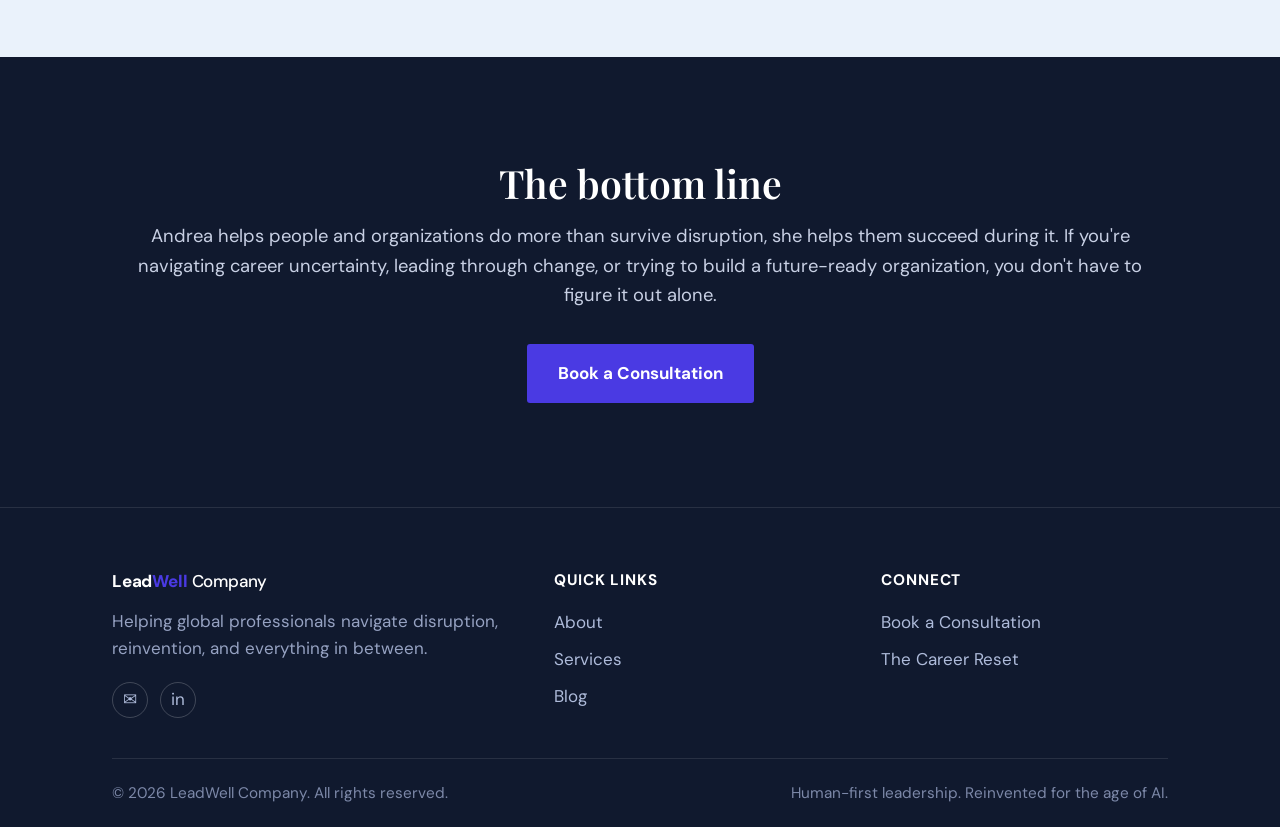
==== commit 70d9874f: "Update about.html with new HTML structure" ====
--- a/about.html
+++ b/about.html
@@ -4,7 +4,19 @@
 <meta charset="UTF-8">
 <meta name="viewport" content="width=device-width, initial-scale=1.0">
 <title>About | LeadWell Company</title>
-<meta name="description" content="Andrea J. Miller has spent 20+ years helping professionals, leaders, and organizations navigate major disruptions across 50+ countries.">
+<!DOCTYPE html>
+<html lang="en">
+<head>
+<meta charset="UTF-8">
+<meta name="viewport" content="width=device-width, initial-scale=1.0">
+<title>Page Title | LeadWell Company</title>
+
+<!-- PASTE THE NEW LINE RIGHT HERE: -->
+<link rel="icon" href="data:image/svg+xml,<svg xmlns=%22http://www.w3.org/2000/svg%22 viewBox=%220 0 100 100%22><text y=%22.9em%22 font-size=%2290%22>🧭</text></svg>">
+
+<link rel="preconnect" href="https://fonts.googleapis.com">
+...
+  <meta name="description" content="Andrea J. Miller has spent 20+ years helping professionals, leaders, and organizations navigate major disruptions across 50+ countries.">
 <link rel="preconnect" href="https://fonts.googleapis.com">
 <link href="https://fonts.googleapis.com/css2?family=Playfair+Display:ital,wght@0,500;0,600;0,700;1,500&family=DM+Sans:wght@400;500;700;800&display=swap" rel="stylesheet">
 <link rel="stylesheet" href="assets/style.css">
--- a/assets/style.css
+++ b/assets/style.css
@@ -73,11 +73,6 @@
   .hero h1{color:var(--white);font-size:3.15rem;max-width:9.5em;margin-bottom:22px;}
   .hero-sub{color:#C8D0E4;font-size:1.12rem;max-width:34em;margin-bottom:28px;}
   .hero-sub strong{color:var(--white);font-weight:600;}
-  .waypoint{margin:28px 0 46px;animation:wp-bob 2.6s ease-in-out infinite;}
-  .waypoint svg{display:block;width:100%;max-width:520px;height:60px;overflow:visible;}
-  .waypoint polyline{stroke:var(--gold);stroke-width:2;stroke-linejoin:round;stroke-linecap:round;fill:none;}
-  .waypoint polygon{fill:var(--gold);}
-  @keyframes wp-bob{0%,100%{transform:translateY(0);}50%{transform:translateY(-7px);}}
   .hero-ctas{display:flex;gap:14px;flex-wrap:wrap;}
   .hero-photo{position:relative;z-index:1;}
   .hero-photo-frame{position:relative;}
@@ -211,7 +206,6 @@
   .reveal.in{opacity:1;transform:translateY(0);}
   @media (prefers-reduced-motion: reduce){
     .reveal{opacity:1;transform:none;transition:none;}
-    .waypoint{animation:none;}
     .hero-blob-a,.hero-blob-b{animation:none;}
     .marquee-track{animation:none;}
     .hero-spotlight{display:none;}
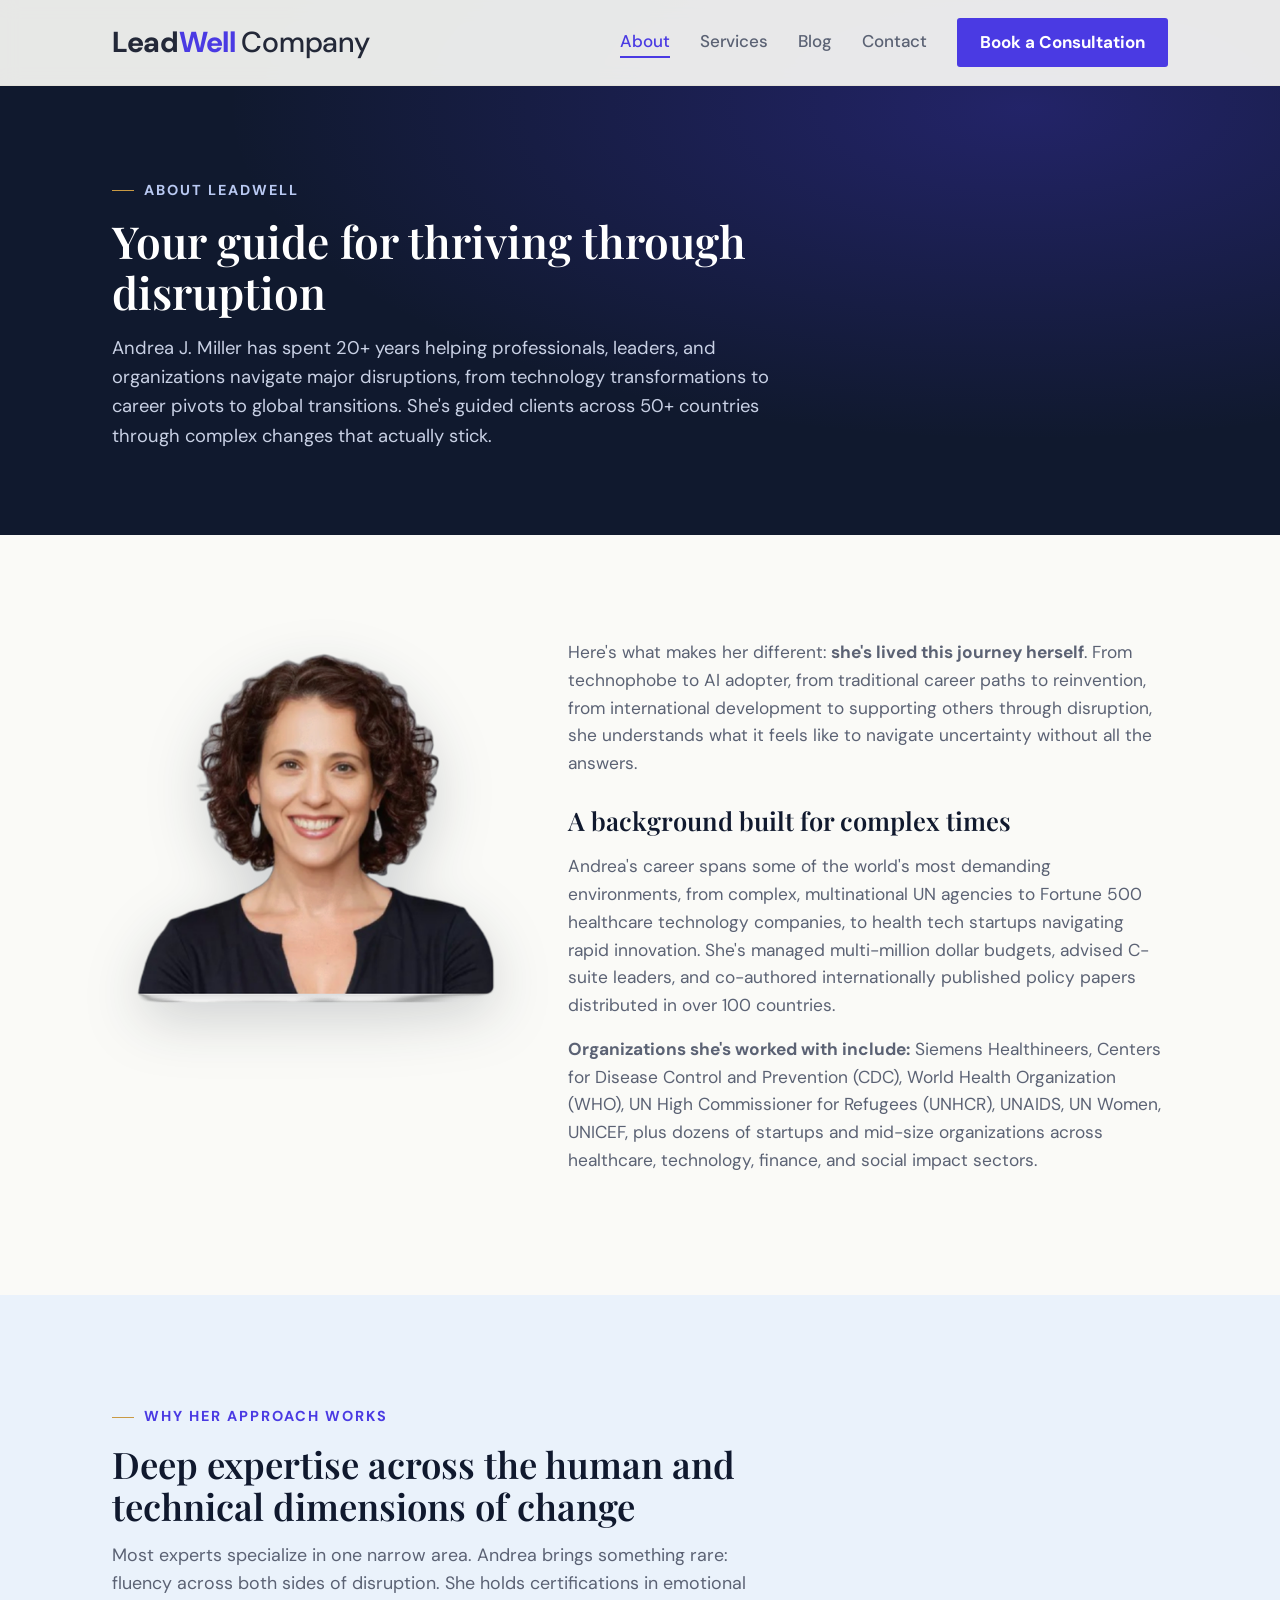
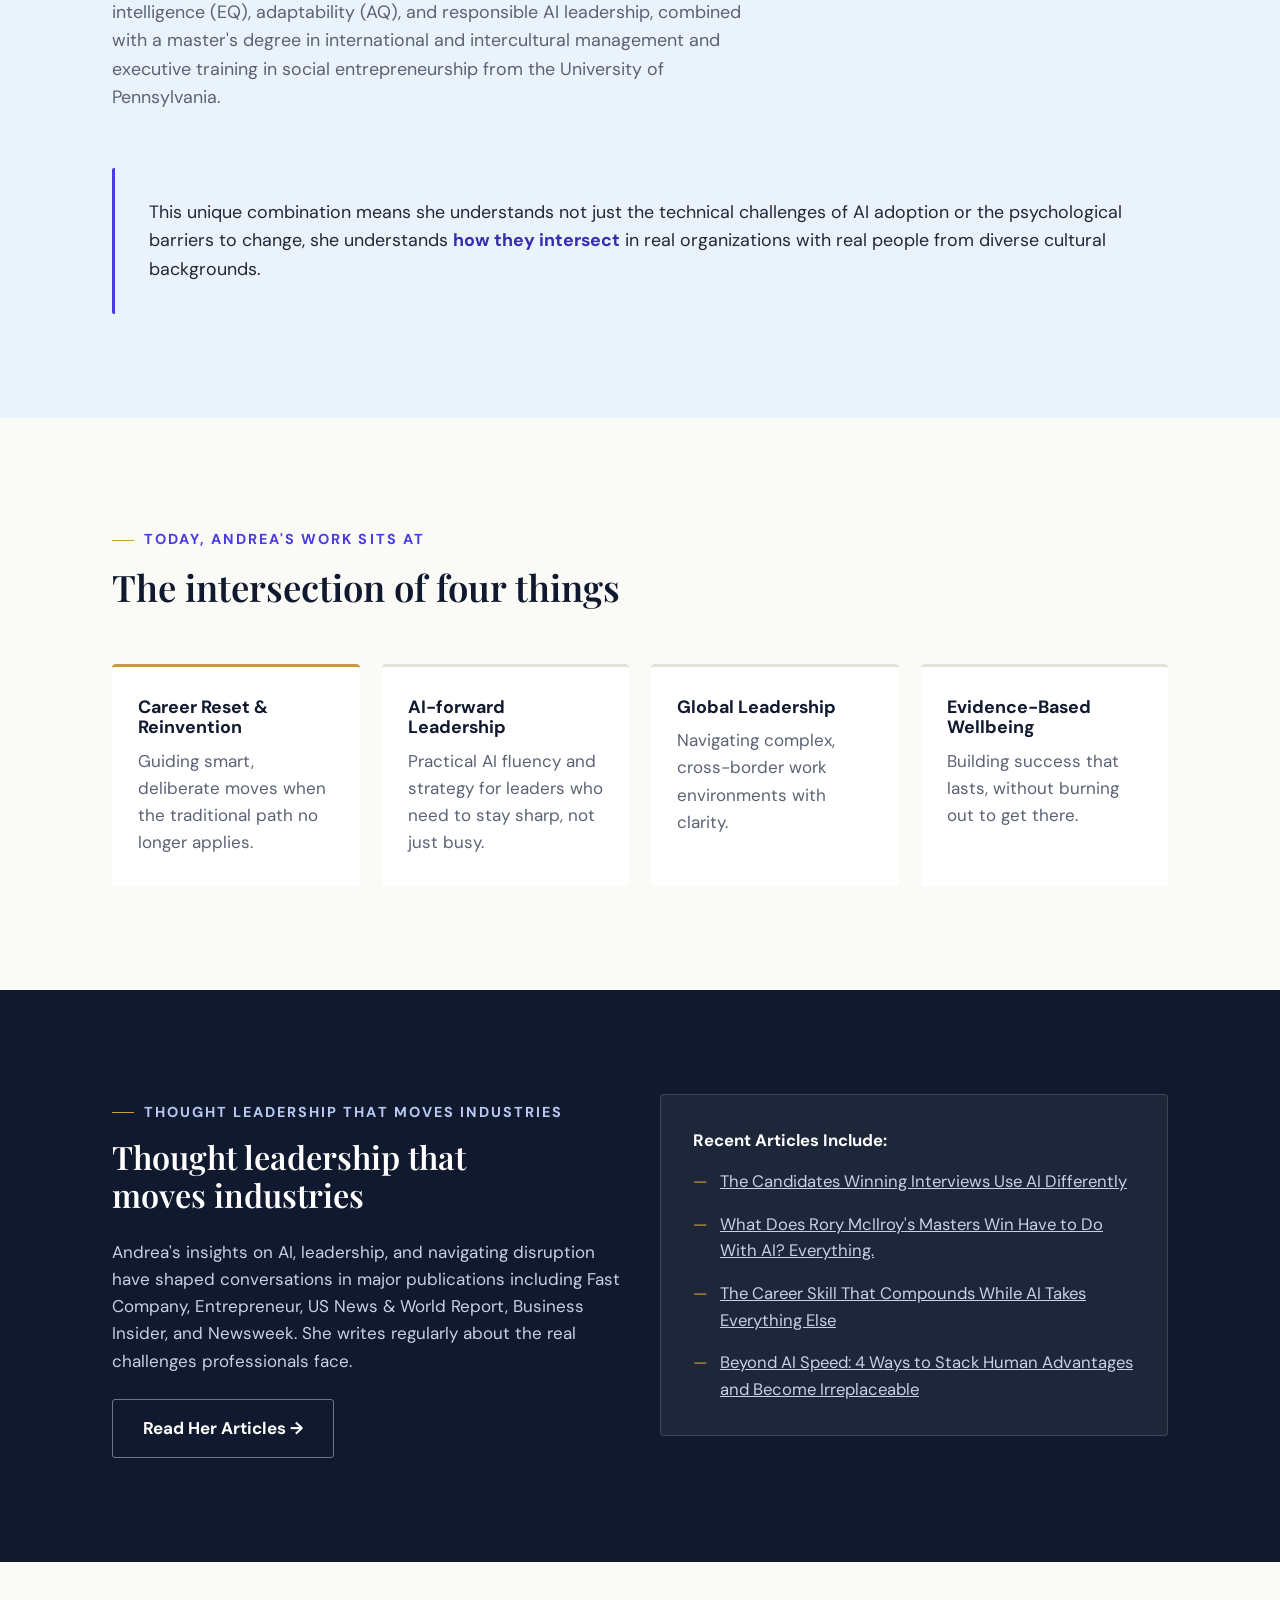
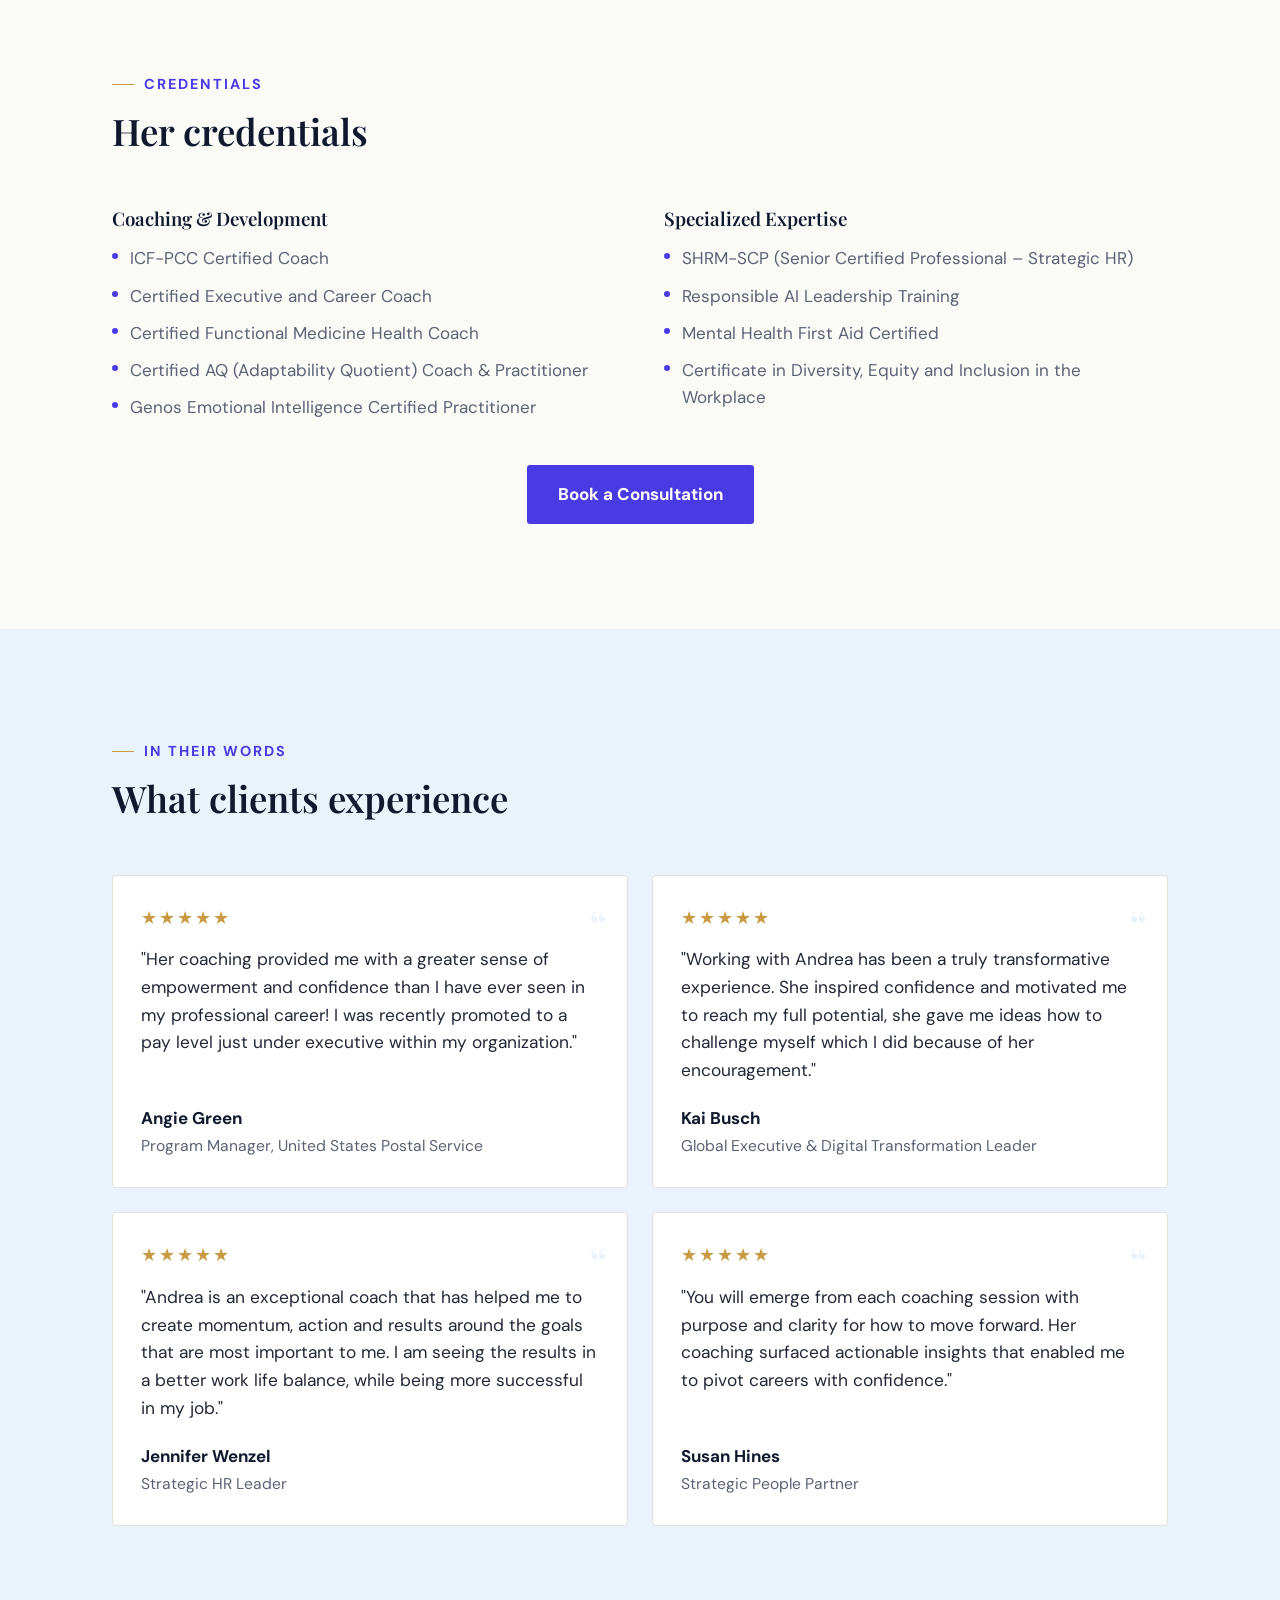
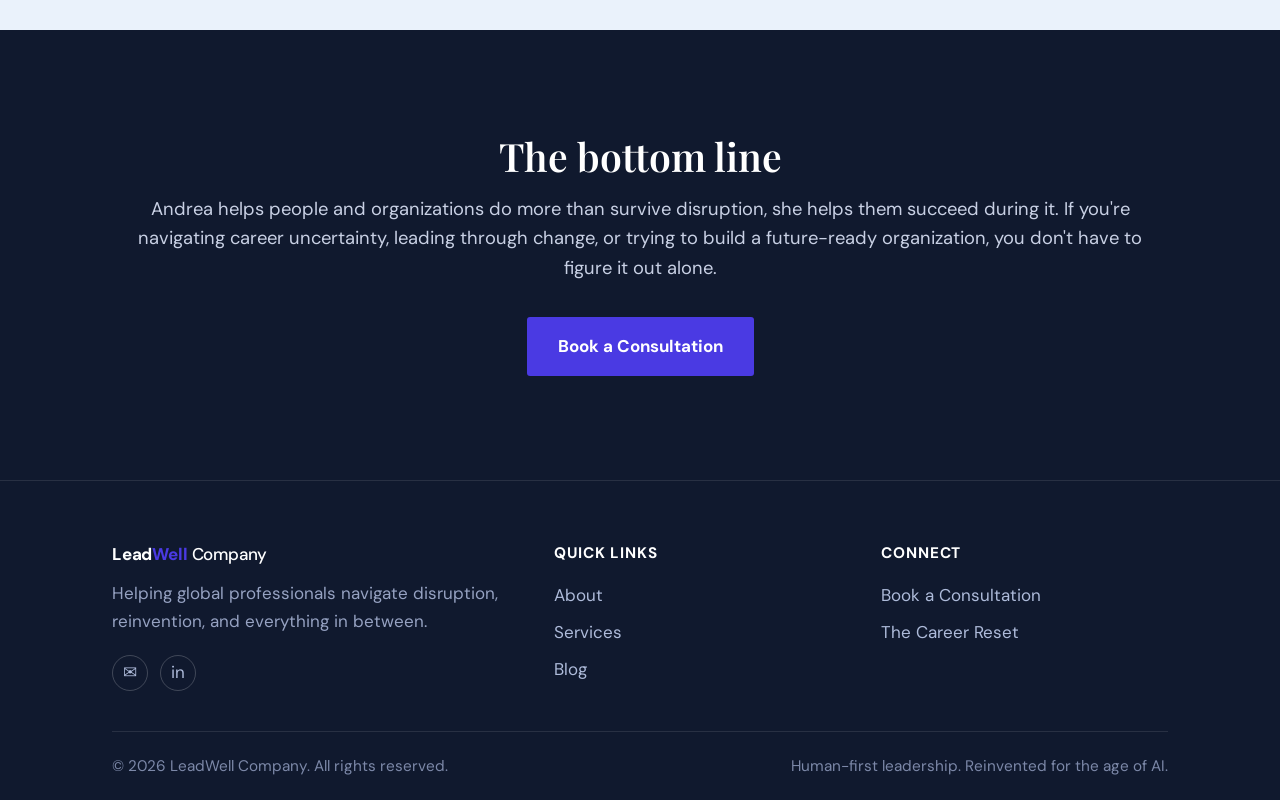
==== commit bb05c454: "Fix duplicated head/DOCTYPE markup left over from favicon edits; restores meta descriptions to head" ====
--- a/about.html
+++ b/about.html
@@ -4,19 +4,8 @@
 <meta charset="UTF-8">
 <meta name="viewport" content="width=device-width, initial-scale=1.0">
 <title>About | LeadWell Company</title>
-<!DOCTYPE html>
-<html lang="en">
-<head>
-<meta charset="UTF-8">
-<meta name="viewport" content="width=device-width, initial-scale=1.0">
-<title>Page Title | LeadWell Company</title>
-
-<!-- PASTE THE NEW LINE RIGHT HERE: -->
 <link rel="icon" href="data:image/svg+xml,<svg xmlns=%22http://www.w3.org/2000/svg%22 viewBox=%220 0 100 100%22><text y=%22.9em%22 font-size=%2290%22>🧭</text></svg>">
-
-<link rel="preconnect" href="https://fonts.googleapis.com">
-...
-  <meta name="description" content="Andrea J. Miller has spent 20+ years helping professionals, leaders, and organizations navigate major disruptions across 50+ countries.">
+<meta name="description" content="Andrea J. Miller has spent 20+ years helping professionals, leaders, and organizations navigate major disruptions across 50+ countries.">
 <link rel="preconnect" href="https://fonts.googleapis.com">
 <link href="https://fonts.googleapis.com/css2?family=Playfair+Display:ital,wght@0,500;0,600;0,700;1,500&family=DM+Sans:wght@400;500;700;800&display=swap" rel="stylesheet">
 <link rel="stylesheet" href="assets/style.css">
